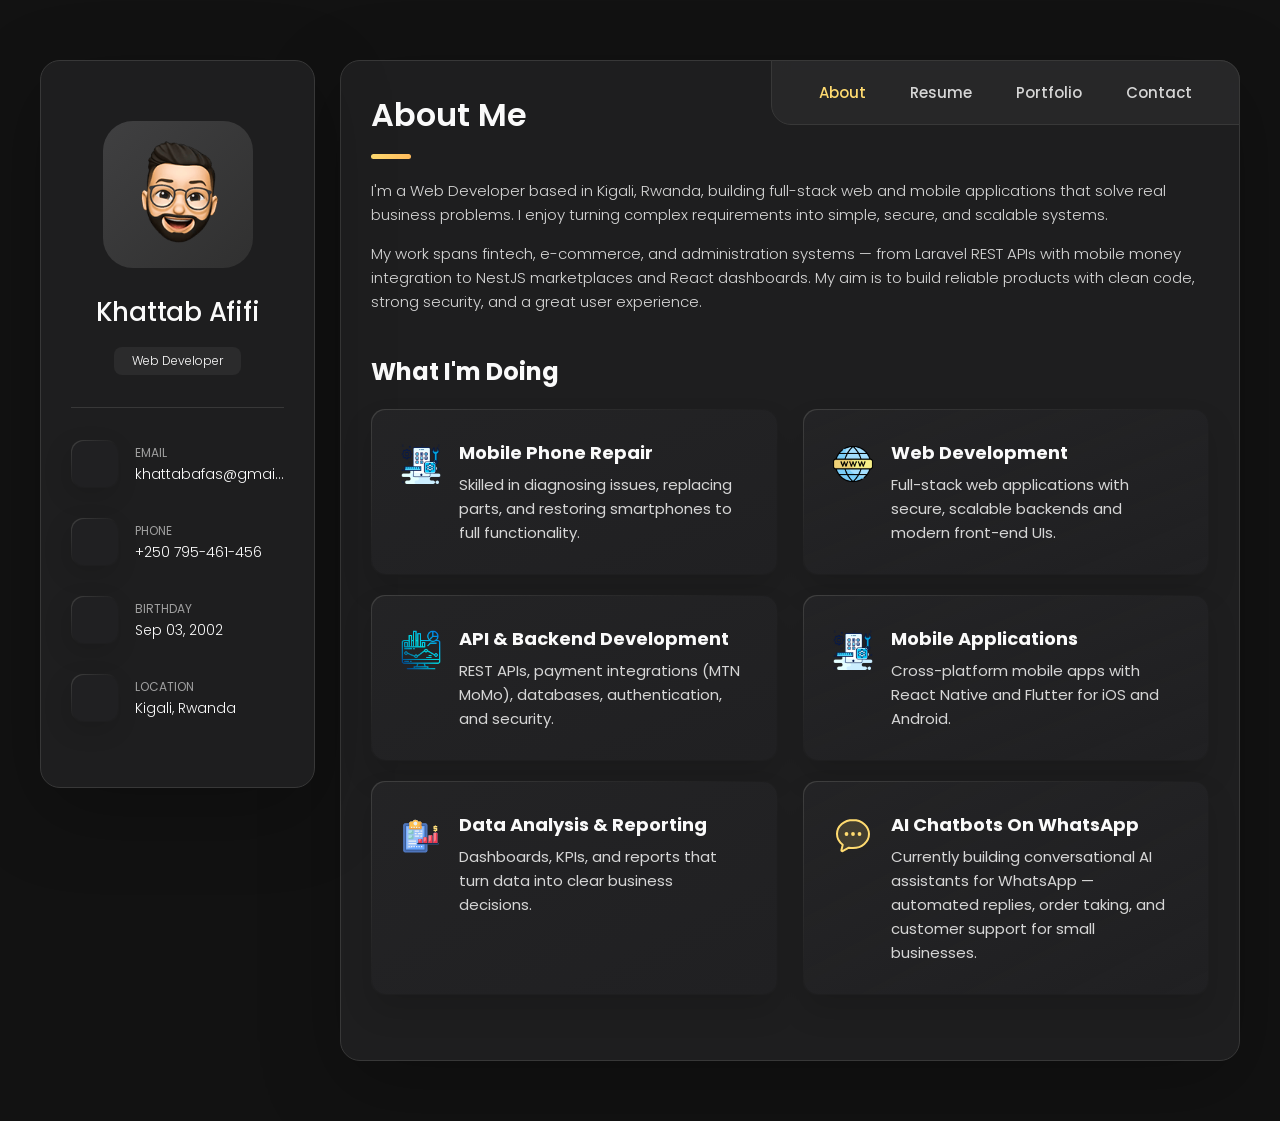
==== index.html @ 2778062d "Add Sijil and Rwanda ID Scanner projects Real device screenshots pulled from a Galaxy A53 via adb fo" ====
<!DOCTYPE html>
<html lang="en">

<head>
  <meta charset="UTF-8">
  <meta http-equiv="X-UA-Compatible" content="IE=edge">
  <meta name="viewport" content="width=device-width, initial-scale=1.0">
  <title>Khattab Afifi - Web Developer Portfolio</title>

  <!--
    - favicon
  -->
  <link rel="shortcut icon" href="./assets/images/logo.ico" type="image/x-icon">

  <!--
    - custom css link
  -->
  <link rel="stylesheet" href="./assets/css/style.css">

  <!--
    - google font link
  -->
  <link rel="preconnect" href="https://fonts.googleapis.com">
  <link rel="preconnect" href="https://fonts.gstatic.com" crossorigin>
  <link href="https://fonts.googleapis.com/css2?family=Poppins:wght@300;400;500;600&display=swap" rel="stylesheet">
</head>

<body>

  <!--
    - #MAIN
  -->

  <main>

    <!--
      - #SIDEBAR
    -->

    <aside class="sidebar" data-sidebar>

      <div class="sidebar-info">

        <figure class="avatar-box">
          <img src="./assets/images/my-avatar.png" alt="Khattab Afifi" width="80">
        </figure>

        <div class="info-content">
          <h1 class="name" title="Khattab Afifi">Khattab Afifi</h1>

          <p class="title">Web Developer</p>
        </div>

        <button class="info_more-btn" data-sidebar-btn>
          <span>Show Contacts</span>

          <ion-icon name="chevron-down"></ion-icon>
        </button>

      </div>

      <div class="sidebar-info_more">

        <div class="separator"></div>

        <ul class="contacts-list">

          <li class="contact-item">

            <div class="icon-box">
              <ion-icon name="mail-outline"></ion-icon>
            </div>

            <div class="contact-info">
              <p class="contact-title">Email</p>

              <a href="mailto:khattabafas@gmail.com" class="contact-link">khattabafas@gmail.com</a>
            </div>

          </li>

          <li class="contact-item">

            <div class="icon-box">
              <ion-icon name="phone-portrait-outline"></ion-icon>
            </div>

            <div class="contact-info">
              <p class="contact-title">Phone</p>

              <a href="tel:+250795461456" class="contact-link">+250 795-461-456</a>
            </div>

          </li>

          <li class="contact-item">

            <div class="icon-box">
              <ion-icon name="calendar-outline"></ion-icon>
            </div>

            <div class="contact-info">
              <p class="contact-title">Birthday</p>

              <time datetime="2002-09-03">Sep 03, 2002</time>
            </div>

          </li>

          <li class="contact-item">

            <div class="icon-box">
              <ion-icon name="location-outline"></ion-icon>
            </div>

            <div class="contact-info">
              <p class="contact-title">Location</p>

              <address>Kigali, Rwanda</address>
            </div>

          </li>

        </ul>

        <div class="separator"></div>

        <ul class="social-list">

          <li class="social-item">
            <a href="https://wa.me/250795461456?text=Hello%20Khattab" class="social-link">
              <ion-icon name="logo-whatsapp"></ion-icon>
            </a>
          </li>

          <li class="social-item">
            <a href="https://www.linkedin.com/in/khattab-mohamed-8b2550388/" class="social-link">
              <ion-icon name="logo-linkedin"></ion-icon>
            </a>
          </li>

          <li class="social-item">
            <a href="https://www.instagram.com/khat_afifi/" class="social-link">
              <ion-icon name="logo-instagram"></ion-icon>
            </a>
          </li>

        </ul>

      </div>

    </aside>





    <!--
      - #main-content
    -->

    <div class="main-content">

        <!--
      - #NAVBAR
    -->

        <nav class="navbar">

            <ul class="navbar-list">

                <li class="navbar-item">
                    <button class="navbar-link  active" data-nav-link>About</button>
                </li>

                <li class="navbar-item">
                    <button class="navbar-link" data-nav-link>Resume</button>
                </li>

                <li class="navbar-item">
                    <button class="navbar-link" data-nav-link>Portfolio</button>
                </li>
                <!--
                <li class="navbar-item">
                    <button class="navbar-link" data-nav-link>Blog</button>
                </li>-->

                <li class="navbar-item">
                    <button class="navbar-link" data-nav-link>Contact</button>
                </li>

            </ul>

        </nav>





        <!--
      - #ABOUT
    -->

                <article class="about  active" data-page="about">

                    <header>
                        <h2 class="h2 article-title">About me</h2>
                    </header>

                    <section class="about-text">
                        <p>
                            I'm a Web Developer based in Kigali, Rwanda, building full-stack web and mobile applications
                            that solve real business problems. I enjoy turning complex requirements into simple, secure,
                            and scalable systems.
                        </p>

                        <p>
                            My work spans fintech, e-commerce, and administration systems — from Laravel REST APIs with
                            mobile money integration to NestJS marketplaces and React dashboards. My aim is to build
                            reliable products with clean code, strong security, and a great user experience.
                        </p>
                    </section>


                    <!--
          - service
        -->

                    <section class="service">

                        <h3 class="h3 service-title">What i'm doing</h3>

                        <ul class="service-list">

                            <li class="service-item">

                                <div class="service-icon-box">
                                    <img src="./assets/images/mobile.png" alt="design icon" width="40">
                                </div>

                                <div class="service-content-box">
                                    <h4 class="h4 service-item-title">Mobile Phone Repair</h4>

                                    <p class="service-item-text">
                                        Skilled in diagnosing issues, replacing parts, and restoring smartphones to full functionality.
                                    </p>
                                </div>

                            </li>

                            <li class="service-item">

                                <div class="service-icon-box">
                                    <img src="./assets/images/world-wide-web.png" alt="Web development icon" width="40">
                                </div>

                                <div class="service-content-box">
                                    <h4 class="h4 service-item-title">Web development</h4>

                                    <p class="service-item-text">
                                        Full-stack web applications with secure, scalable backends and modern front-end UIs.
                                    </p>
                                </div>

                            </li>

                            <li class="service-item">

                                <div class="service-icon-box">
                                    <img src="./assets/images/monitor.png" alt="mobile app icon" width="40">
                                </div>

                                <div class="service-content-box">
                                    <h4 class="h4 service-item-title">API & Backend Development</h4>

                                    <p class="service-item-text">
                                        REST APIs, payment integrations (MTN MoMo), databases, authentication, and security.
                                    </p>
                                </div>

                            </li>

                            <li class="service-item">

                                <div class="service-icon-box">
                                    <img src="./assets/images/mobile.png" alt="mobile app icon" width="40">
                                </div>

                                <div class="service-content-box">
                                    <h4 class="h4 service-item-title">Mobile Applications</h4>

                                    <p class="service-item-text">
                                        Cross-platform mobile apps with React Native and Flutter for iOS and Android.
                                    </p>
                                </div>

                            </li>

                            <li class="service-item">

                                <div class="service-icon-box">
                                    <img src="./assets/images/analysis.svg" alt="camera icon" width="40">
                                </div>

                                <div class="service-content-box">
                                    <h4 class="h4 service-item-title">Data Analysis & Reporting</h4>

                                    <p class="service-item-text">
                                        Dashboards, KPIs, and reports that turn data into clear business decisions.
                                    </p>
                                </div>

                            </li>

                            <li class="service-item">

                                <div class="service-icon-box">
                                    <img src="./assets/images/chatbot.svg" alt="AI chatbot icon" width="40">
                                </div>

                                <div class="service-content-box">
                                    <h4 class="h4 service-item-title">AI Chatbots on WhatsApp</h4>

                                    <p class="service-item-text">
                                        Currently building conversational AI assistants for WhatsApp — automated replies,
                                        order taking, and customer support for small businesses.
                                    </p>
                                </div>

                            </li>

                        </ul>

                    </section>


                    <!--
          - testimonial modal
        -->

                    <div class="modal-container" data-modal-container>

                        <div class="overlay" data-overlay></div>

                        <section class="testimonials-modal">

                            <button class="modal-close-btn" data-modal-close-btn>
                                <ion-icon name="close-outline"></ion-icon>
                            </button>

                            <div class="modal-img-wrapper">
                                <figure class="modal-avatar-box">
                                    <img src="./assets/images/avatar-1.png" alt="client" width="80" data-modal-img>
                                </figure>

                                <img src="./assets/images/icon-quote.svg" alt="quote icon">
                            </div>

                            <div class="modal-content">

                                <h4 class="h3 modal-title" data-modal-title>Client</h4>

                                <time datetime="2026-01-01">Jan 01, 2026</time>

                                <div data-modal-text>
                                    <p>
                                        Full-stack web application delivered on time and to a high standard. Reliable
                                        communication and solid engineering throughout the project.
                                    </p>
                                </div>

                            </div>

                        </section>

                    </div>

                </article>





                <!--
      - #PORTFOLIO GALLERY MODAL
    -->

                <div class="modal-container" data-shots-modal-container>

                    <div class="overlay" data-shots-overlay></div>

                    <section class="shots-modal">

                        <button class="modal-close-btn" data-shots-close-btn>
                            <ion-icon name="close-outline"></ion-icon>
                        </button>

                        <div class="shots-header">

                            <h4 class="h3 shots-title" data-shots-title>Project Screenshots</h4>

                            <a href="#" target="_blank" rel="noopener" class="shots-source" data-shots-source>
                                <ion-icon name="logo-github"></ion-icon>
                                <span>View source</span>
                            </a>

                        </div>

                        <div class="shots-viewport">

                            <button class="shots-nav-btn" data-shots-prev aria-label="Previous">
                                <ion-icon name="chevron-back-outline"></ion-icon>
                            </button>

                            <figure class="shots-frame">
                                <img src="" alt="Screenshot" data-shots-img loading="lazy">
                                <figcaption class="shots-caption" data-shots-caption></figcaption>
                            </figure>

                            <button class="shots-nav-btn" data-shots-next aria-label="Next">
                                <ion-icon name="chevron-forward-outline"></ion-icon>
                            </button>

                        </div>

                        <div class="shots-thumbs" data-shots-thumbs></div>

                    </section>

                </div>




                <!--
      - #RESUME
    -->

                <article class="resume" data-page="resume">

                    <header>
                        <h2 class="h2 article-title">Resume</h2>
                    </header>

                    <section class="timeline">

                        <div class="title-wrapper">
                            <div class="icon-box">
                                <ion-icon name="book-outline"></ion-icon>
                            </div>

                            <h3 class="h3">Education</h3>
                        </div>

                        <ol class="timeline-list">

                            <li class="timeline-item">

                                <h4 class="h4 timeline-item-title">University of Medical Sciences and Technology</h4>

                                <span>2019 — 2024</span>

                                <p class="timeline-text">
                                    Bachelor's degree with a strong focus on information systems, data management,
                                    and the application of technology to solve real-world problems.
                                </p>

                            </li>
                            <!--
                <li class="timeline-item">

                  <h4 class="h4 timeline-item-title">New york academy of art</h4>

                  <span>2006 — 2007</span>

                  <p class="timeline-text">
                    Ratione voluptatem sequi nesciunt, facere quisquams facere menda ossimus, omnis voluptas assumenda est
                    omnis..
                  </p>

                </li>

                <li class="timeline-item">

                  <h4 class="h4 timeline-item-title">High school of art and design</h4>

                  <span>2002 — 2004</span>

                  <p class="timeline-text">
                    Duis aute irure dolor in reprehenderit in voluptate, quila voluptas mag odit aut fugit, sed consequuntur
                    magni dolores
                    eos.
                  </p>

                </li>
                  -->
                        </ol>

                    </section>

                    <section class="timeline">

                        <div class="title-wrapper">
                            <div class="icon-box">
                                <ion-icon name="book-outline"></ion-icon>
                            </div>

                            <h3 class="h3">Experience</h3>
                        </div>

                        <ol class="timeline-list">

                            <li class="timeline-item">

                                <h4 class="h4 timeline-item-title">IT Officer</h4>

                                <span>2026-01 — Present</span>

                                <p class="timeline-text">
                                    Administer and support internal systems and databases, ensuring system performance, reliability, and data security. Provide technical support and troubleshoot system issues to minimize downtime and improve operational efficiency. Manage user access, permissions, and system configurations in line with organizational policies. Collaborate with different departments to optimize system usage and improve digital workflows. Monitor system performance and generate reports to support decision-making and continuous improvement.
                                </p>

                            </li>

                            <li class="timeline-item">

                                <h4 class="h4 timeline-item-title">Web Developer</h4>

                                <span>2023-04 — Present</span>

                                <p class="timeline-text">
                                    Skilled in designing, developing, and maintaining responsive websites and web applications. Proficient in front-end technologies (HTML, CSS, JavaScript) and experienced with back-end frameworks to deliver secure, scalable solutions. Strong focus on user experience, performance optimization, and cross‑functional collaboration to meet business goals.
                                </p>

                            </li>

                            <li class="timeline-item">

                                <h4 class="h4 timeline-item-title">Assistant Registrar Genral</h4>

                                <span>2025-05 — 2026-01</span>

                                <p class="timeline-text">
                                    Experienced in student registration and administrative coordination, including updating tuition and enrollment data, verifying and processing accepted student files, organizing student lists and groups, and issuing payment permissions in collaboration with the financial department. Skilled in managing academic records by entering results, preparing graduate lists for submission to higher education authorities, and overseeing returning student registrations. Adept at handling student services such as ID card issuance and requests (resignation, suspension, certificates), while ensuring accuracy, integrity, and compliance through close coordination with admissions, faculty registrars, statistics, and academic affairs departments.
                                </p>

                            </li>

                        </ol>

                    </section>

                    <section class="skill">

                        <h3 class="h3 skills-title">My skills</h3>

                        <ul class="skills-list content-card">

                            <li class="skills-item">

                                <div class="title-wrapper">
                                    <h5 class="h5">Backend Development (Laravel, NestJS)</h5>
                                    <data value="90">90%</data>
                                </div>

                                <div class="skill-progress-bg">
                                    <div class="skill-progress-fill" style="width: 90%;"></div>
                                </div>

                            </li>

                            <li class="skills-item">

                                <div class="title-wrapper">
                                    <h5 class="h5">Frontend Development (React)</h5>
                                    <data value="85">85%</data>
                                </div>

                                <div class="skill-progress-bg">
                                    <div class="skill-progress-fill" style="width: 85%;"></div>
                                </div>

                            </li>

                            <li class="skills-item">

                                <div class="title-wrapper">
                                    <h5 class="h5">Mobile Development (React Native, Flutter)</h5>
                                    <data value="80">80%</data>
                                </div>

                                <div class="skill-progress-bg">
                                    <div class="skill-progress-fill" style="width: 80%;"></div>
                                </div>

                            </li>

                            <li class="skills-item">

                                <div class="title-wrapper">
                                    <h5 class="h5">Databases & PostgreSQL</h5>
                                    <data value="85">85%</data>
                                </div>

                                <div class="skill-progress-bg">
                                    <div class="skill-progress-fill" style="width: 85%;"></div>
                                </div>

                            </li>

                            <li class="skills-item">

                                <div class="title-wrapper">
                                    <h5 class="h5">Mobile Phone Repair</h5>
                                    <data value="80">80%</data>
                                </div>

                                <div class="skill-progress-bg">
                                    <div class="skill-progress-fill" style="width: 80%;"></div>
                                </div>

                            </li>

                            <li class="skills-item">

                                <div class="title-wrapper">
                                    <h5 class="h5">Data Analysis</h5>
                                    <data value="80">80%</data>
                                </div>

                                <div class="skill-progress-bg">
                                    <div class="skill-progress-fill" style="width: 80%;"></div>
                                </div>

                            </li>

                        </ul>

                    </section>

                </article>





                <!--
      - #PORTFOLIO
    -->

                <article class="portfolio" data-page="portfolio">

                    <header>
                        <h2 class="h2 article-title">Portfolio</h2>
                    </header>

                    <section class="projects">

                        <ul class="filter-list">

                            <li class="filter-item">
                                <button class="active" data-filter-btn>All</button>
                            </li>

                            <li class="filter-item">
                                <button data-filter-btn>Web development</button>
                            </li>

                            <li class="filter-item">
                                <button data-filter-btn>Applications</button>
                            </li>

                            <li class="filter-item">
                                <button data-filter-btn>Full-stack</button>
                            </li>

                        </ul>

                        <div class="filter-select-box">

                            <button class="filter-select" data-select>

                                <div class="select-value" data-selecct-value>Select category</div>

                                <div class="select-icon">
                                    <ion-icon name="chevron-down"></ion-icon>
                                </div>

                            </button>

                            <ul class="select-list">

                                <li class="select-item">
                                    <button data-select-item>All</button>
                                </li>

                                <li class="select-item">
                                    <button data-select-item>Web development</button>
                                </li>

                                <li class="select-item">
                                    <button data-select-item>Applications</button>
                                </li>

                                <li class="select-item">
                                    <button data-select-item>Full-stack</button>
                                </li>

                            </ul>

                        </div>

                        <ul class="project-list">

                            <li class="project-item  active" data-filter-item data-category="full-stack">
                                <a href="#portfolio" data-gallery="amisam" class="project-gallery-link">

                                    <figure class="project-img">
                                        <div class="project-item-icon-box">
                                            <ion-icon name="eye-outline"></ion-icon>
                                        </div>

                                        <img src="./assets/images/project-1.jpg" alt="AMISAM fintech system" loading="lazy">
                                    </figure>

                                    <h3 class="project-title">AMISAM</h3>

                                    <p class="project-category">Full-stack fintech platform · <span style="color: var(--orange-yellow-crayola)">Click to view screenshots</span></p>

                                </a>
                            </li>

                            <li class="project-item  active" data-filter-item data-category="full-stack">
                                <a href="#portfolio" data-gallery="restaurant-pos" class="project-gallery-link">

                                    <figure class="project-img">
                                        <div class="project-item-icon-box">
                                            <ion-icon name="eye-outline"></ion-icon>
                                        </div>

                                        <img src="./assets/images/project-10.png" alt="Restaurant POS floor plan" loading="lazy">
                                    </figure>

                                    <h3 class="project-title">Restaurant POS</h3>

                                    <p class="project-category">Tablet-first point of sale · <span style="color: var(--orange-yellow-crayola)">Click to view screenshots</span></p>

                                </a>
                            </li>

                            <li class="project-item  active" data-filter-item data-category="web development">
                                <a href="#portfolio" data-gallery="soko" class="project-gallery-link">

                                    <figure class="project-img">
                                        <div class="project-item-icon-box">
                                            <ion-icon name="eye-outline"></ion-icon>
                                        </div>

                                        <img src="./assets/images/project-2.png" alt="SOKO marketplace" loading="lazy">
                                    </figure>

                                    <h3 class="project-title">SOKO Marketplace</h3>

                                    <p class="project-category">Web development · <span style="color: var(--orange-yellow-crayola)">Click to view screenshots</span></p>

                                </a>
                            </li>

                            <li class="project-item  active" data-filter-item data-category="applications">
                                <a href="#portfolio" data-gallery="sijil" class="project-gallery-link">

                                    <figure class="project-img">
                                        <div class="project-item-icon-box">
                                            <ion-icon name="eye-outline"></ion-icon>
                                        </div>

                                        <img src="./assets/images/screenshots/sijil-mobile-checkout.png" alt="Sijil offline POS checkout" loading="lazy">
                                    </figure>

                                    <h3 class="project-title">Sijil</h3>

                                    <p class="project-category">Offline-first POS & billing (Flutter) · <span style="color: var(--orange-yellow-crayola)">Click to view screenshots</span></p>

                                </a>
                            </li>

                            <li class="project-item  active" data-filter-item data-category="applications">
                                <a href="#portfolio" data-gallery="rwanda-id-scanner" class="project-gallery-link">

                                    <figure class="project-img">
                                        <div class="project-item-icon-box">
                                            <ion-icon name="eye-outline"></ion-icon>
                                        </div>

                                        <img src="./assets/images/screenshots/rwanda-id-mobile-scan.png" alt="Rwanda ID Scanner scan screen" loading="lazy">
                                    </figure>

                                    <h3 class="project-title">Rwanda ID Scanner</h3>

                                    <p class="project-category">Camera-based national ID reader (Flutter) · <span style="color: var(--orange-yellow-crayola)">Click to view screenshots</span></p>

                                </a>
                            </li>

                        </ul>

                    </section>

                </article>





                <!--
    - #BLOG


            <article class="blog" data-page="blog">

                <header>
                    <h2 class="h2 article-title">Blog</h2>
                </header>

                <section class="blog-posts">

                    <ul class="blog-posts-list">

                        <li class="blog-post-item">
                            <a href="#">

                                <figure class="blog-banner-box">
                                    <img src="./assets/images/blog-1.jpg" alt="Design conferences in 2022" loading="lazy">
                                </figure>

                                <div class="blog-content">

                                    <div class="blog-meta">
                                        <p class="blog-category">Design</p>

                                        <span class="dot"></span>

                                        <time datetime="2022-02-23">Fab 23, 2022</time>
                                    </div>

                                    <h3 class="h3 blog-item-title">Design conferences in 2022</h3>

                                    <p class="blog-text">
                                        Veritatis et quasi architecto beatae vitae dicta sunt, explicabo.
                                    </p>

                                </div>

                            </a>
                        </li>

                        <li class="blog-post-item">
                            <a href="#">

                                <figure class="blog-banner-box">
                                    <img src="./assets/images/blog-2.jpg" alt="Best fonts every designer" loading="lazy">
                                </figure>

                                <div class="blog-content">

                                    <div class="blog-meta">
                                        <p class="blog-category">Design</p>

                                        <span class="dot"></span>

                                        <time datetime="2022-02-23">Fab 23, 2022</time>
                                    </div>

                                    <h3 class="h3 blog-item-title">Best fonts every designer</h3>

                                    <p class="blog-text">
                                        Sed ut perspiciatis, nam libero tempore, cum soluta nobis est eligendi.
                                    </p>

                                </div>

                            </a>
                        </li>

                        <li class="blog-post-item">
                            <a href="#">

                                <figure class="blog-banner-box">
                                    <img src="./assets/images/blog-3.jpg" alt="Design digest #80" loading="lazy">
                                </figure>

                                <div class="blog-content">

                                    <div class="blog-meta">
                                        <p class="blog-category">Design</p>

                                        <span class="dot"></span>

                                        <time datetime="2022-02-23">Fab 23, 2022</time>
                                    </div>

                                    <h3 class="h3 blog-item-title">Design digest #80</h3>

                                    <p class="blog-text">
                                        Excepteur sint occaecat cupidatat no proident, quis nostrum exercitationem ullam corporis suscipit.
                                    </p>

                                </div>

                            </a>
                        </li>

                        <li class="blog-post-item">
                            <a href="#">

                                <figure class="blog-banner-box">
                                    <img src="./assets/images/blog-4.jpg" alt="UI interactions of the week" loading="lazy">
                                </figure>

                                <div class="blog-content">

                                    <div class="blog-meta">
                                        <p class="blog-category">Design</p>

                                        <span class="dot"></span>

                                        <time datetime="2022-02-23">Fab 23, 2022</time>
                                    </div>

                                    <h3 class="h3 blog-item-title">UI interactions of the week</h3>

                                    <p class="blog-text">
                                        Enim ad minim veniam, consectetur adipiscing elit, quis nostrud exercitation ullamco laboris nisi.
                                    </p>

                                </div>

                            </a>
                        </li>

                        <li class="blog-post-item">
                            <a href="#">

                                <figure class="blog-banner-box">
                                    <img src="./assets/images/blog-5.jpg" alt="The forgotten art of spacing" loading="lazy">
                                </figure>

                                <div class="blog-content">

                                    <div class="blog-meta">
                                        <p class="blog-category">Design</p>

                                        <span class="dot"></span>

                                        <time datetime="2022-02-23">Fab 23, 2022</time>
                                    </div>

                                    <h3 class="h3 blog-item-title">The forgotten art of spacing</h3>

                                    <p class="blog-text">
                                        Maxime placeat, sed do eiusmod tempor incididunt ut labore et dolore magna aliqua.
                                    </p>

                                </div>

                            </a>
                        </li>

                        <li class="blog-post-item">
                            <a href="#">

                                <figure class="blog-banner-box">
                                    <img src="./assets/images/blog-6.jpg" alt="Design digest #79" loading="lazy">
                                </figure>

                                <div class="blog-content">

                                    <div class="blog-meta">
                                        <p class="blog-category">Design</p>

                                        <span class="dot"></span>

                                        <time datetime="2022-02-23">Fab 23, 2022</time>
                                    </div>

                                    <h3 class="h3 blog-item-title">Design digest #79</h3>

                                    <p class="blog-text">
                                        Optio cumque nihil impedit uo minus quod maxime placeat, velit esse cillum.
                                    </p>

                                </div>

                            </a>
                        </li>

                    </ul>

                </section>

            </article>


                -->
                <!--
      - #CONTACT
    -->

                <article class="contact" data-page="contact">

                    <header>
                        <h2 class="h2 article-title">Contact</h2>
                    </header>

                    <section class="mapbox" data-mapbox>
                        <figure>
                            <iframe src="https://www.google.com/maps/embed?pb=!1m18!1m12!1m3!1d1993.3443841265096!2d30.07932723879685!3d-2.269501919320683!2m3!1f0!2f0!3f0!3m2!1i1024!2i768!4f13.1!3m3!1m2!1s0x19c359e3094b0251%3A0x2b47d25f3c65aa46!2skanombe!5e0!3m2!1sen!2srw!4v1782465119974!5m2!1sen!2srw" width="600" height="450" style="border:0;" allowfullscreen="" loading="lazy" referrerpolicy="strict-origin-when-cross-origin"></iframe>

                        </figure>
                    </section>

                    <section class="contact-form">

                        <h3 class="h3 form-title">Contact Form</h3>

                        <form action="#" class="form" data-form>

                            <div class="input-wrapper">
                                <input type="text" name="fullname" class="form-input" placeholder="Full name" required data-form-input>

                                <input type="email" name="email" class="form-input" placeholder="Email address" required data-form-input>
                            </div>

                            <textarea name="message" class="form-input" placeholder="Your Message" required data-form-input></textarea>

                            <button class="form-btn" type="submit" disabled data-form-btn>
                                <ion-icon name="paper-plane"></ion-icon>
                                <span>Send Message</span>
                            </button>

                        </form>

                    </section>

                </article>

</div>

  </main>






  <!--
    - custom js link
  -->
  <script src="./assets/js/script.js"></script>

  <!--
    - ionicon link
  -->
  <script type="module" src="https://unpkg.com/ionicons@5.5.2/dist/ionicons/ionicons.esm.js"></script>
  <script nomodule src="https://unpkg.com/ionicons@5.5.2/dist/ionicons/ionicons.js"></script>

</body>

</html>
---- assets/css/style.css ----
/*-----------------------------------*\
  #style.css
\*-----------------------------------*/


/**
 * copyright 2022 @codewithsadee
 */





/*-----------------------------------*\
  #CUSTOM PROPERTY
\*-----------------------------------*/

:root {

  /**
   * colors
   */

  /* gradient */

  --bg-gradient-onyx: linear-gradient(
    to bottom right, 
    hsl(240, 1%, 25%) 3%, 
    hsl(0, 0%, 19%) 97%
  );
  --bg-gradient-jet: linear-gradient(
    to bottom right, 
    hsla(240, 1%, 18%, 0.251) 0%, 
    hsla(240, 2%, 11%, 0) 100%
  ), hsl(240, 2%, 13%);
  --bg-gradient-yellow-1: linear-gradient(
    to bottom right, 
    hsl(45, 100%, 71%) 0%, 
    hsla(36, 100%, 69%, 0) 50%
  );
  --bg-gradient-yellow-2: linear-gradient(
    135deg, 
    hsla(45, 100%, 71%, 0.251) 0%, 
    hsla(35, 100%, 68%, 0) 59.86%
  ), hsl(240, 2%, 13%);
  --border-gradient-onyx: linear-gradient(
    to bottom right, 
    hsl(0, 0%, 25%) 0%, 
    hsla(0, 0%, 25%, 0) 50%
  );
  --text-gradient-yellow: linear-gradient(
    to right, 
    hsl(45, 100%, 72%), 
    hsl(35, 100%, 68%)
  );

  /* solid */

  --jet: hsl(0, 0%, 22%);
  --onyx: hsl(240, 1%, 17%);
  --eerie-black-1: hsl(240, 2%, 13%);
  --eerie-black-2: hsl(240, 2%, 12%);
  --smoky-black: hsl(0, 0%, 7%);
  --white-1: hsl(0, 0%, 100%);
  --white-2: hsl(0, 0%, 98%);
  --orange-yellow-crayola: hsl(45, 100%, 72%);
  --vegas-gold: hsl(45, 54%, 58%);
  --light-gray: hsl(0, 0%, 84%);
  --light-gray-70: hsla(0, 0%, 84%, 0.7);
  --bittersweet-shimmer: hsl(0, 43%, 51%);

  /**
   * typography
   */

  /* font-family */
  --ff-poppins: 'Poppins', sans-serif;

  /* font-size */
  --fs-1: 24px;
  --fs-2: 18px;
  --fs-3: 17px;
  --fs-4: 16px;
  --fs-5: 15px;
  --fs-6: 14px;
  --fs-7: 13px;
  --fs-8: 11px;

  /* font-weight */
  --fw-300: 300;
  --fw-400: 400;
  --fw-500: 500;
  --fw-600: 600;

  /**
   * shadow
   */
  
  --shadow-1: -4px 8px 24px hsla(0, 0%, 0%, 0.25);
  --shadow-2: 0 16px 30px hsla(0, 0%, 0%, 0.25);
  --shadow-3: 0 16px 40px hsla(0, 0%, 0%, 0.25);
  --shadow-4: 0 25px 50px hsla(0, 0%, 0%, 0.15);
  --shadow-5: 0 24px 80px hsla(0, 0%, 0%, 0.25);

  /**
   * transition
   */

  --transition-1: 0.25s ease;
  --transition-2: 0.5s ease-in-out;

}





/*-----------------------------------*\
  #RESET
\*-----------------------------------*/

*, *::before, *::after {
  margin: 0;
  padding: 0;
  box-sizing: border-box;
}

a { text-decoration: none; }

li { list-style: none; }

img, ion-icon, a, button, time, span { display: block; }

button {
  font: inherit;
  background: none;
  border: none;
  text-align: left;
  cursor: pointer;
}

input, textarea {
  display: block;
  width: 100%;
  background: none;
  font: inherit;
}

::selection {
  background: var(--orange-yellow-crayola);
  color: var(--smoky-black);
}

:focus { outline-color: var(--orange-yellow-crayola); }

html { font-family: var(--ff-poppins); }

body { background: var(--smoky-black); }





/*-----------------------------------*\
  #REUSED STYLE
\*-----------------------------------*/

.sidebar,
article {
  background: var(--eerie-black-2);
  border: 1px solid var(--jet);
  border-radius: 20px;
  padding: 15px;
  box-shadow: var(--shadow-1);
  z-index: 1;
}

.separator {
  width: 100%;
  height: 1px;
  background: var(--jet);
  margin: 16px 0;
}

.icon-box {
  position: relative;
  background: var(--border-gradient-onyx);
  width: 30px;
  height: 30px;
  border-radius: 8px;
  display: flex;
  justify-content: center;
  align-items: center;
  font-size: 16px;
  color: var(--orange-yellow-crayola);
  box-shadow: var(--shadow-1);
  z-index: 1;
}

.icon-box::before {
  content: "";
  position: absolute;
  inset: 1px;
  background: var(--eerie-black-1);
  border-radius: inherit;
  z-index: -1;
}

.icon-box ion-icon { --ionicon-stroke-width: 35px; }

article { display: none; }

article.active {
  display: block;
  animation: fade 0.5s ease backwards;
}

@keyframes fade {
  0% { opacity: 0; }
  100% { opacity: 1; }
}

.h2,
.h3,
.h4,
.h5 {
  color: var(--white-2);
  text-transform: capitalize;
}

.h2 { font-size: var(--fs-1); }

.h3 { font-size: var(--fs-2); }

.h4 { font-size: var(--fs-4); }

.h5 {
  font-size: var(--fs-7);
  font-weight: var(--fw-500);
}

.article-title {
  position: relative;
  padding-bottom: 7px;
}

.article-title::after {
  content: "";
  position: absolute;
  bottom: 0;
  left: 0;
  width: 30px;
  height: 3px;
  background: var(--text-gradient-yellow);
  border-radius: 3px;
}

.has-scrollbar::-webkit-scrollbar {
  width: 5px; /* for vertical scrollbar */
  height: 5px; /* for horizontal scrollbar */
}

.has-scrollbar::-webkit-scrollbar-track {
  background: var(--onyx);
  border-radius: 5px;
}

.has-scrollbar::-webkit-scrollbar-thumb {
  background: var(--orange-yellow-crayola);
  border-radius: 5px;
}

.has-scrollbar::-webkit-scrollbar-button { width: 20px; }

.content-card {
  position: relative;
  background: var(--border-gradient-onyx);
  padding: 15px;
  padding-top: 45px;
  border-radius: 14px;
  box-shadow: var(--shadow-2);
  cursor: pointer;
  z-index: 1;
}

.content-card::before {
  content: "";
  position: absolute;
  inset: 1px;
  background: var(--bg-gradient-jet);
  border-radius: inherit;
  z-index: -1;
}





/*-----------------------------------*\
  #MAIN
\*-----------------------------------*/

main {
  margin: 15px 12px;
  margin-bottom: 75px;
  min-width: 259px;
}





/*-----------------------------------*\
  #SIDEBAR
\*-----------------------------------*/

.sidebar {
  margin-bottom: 15px;
  max-height: 112px;
  overflow: hidden;
  transition: var(--transition-2);
}

.sidebar.active { max-height: 405px; }

.sidebar-info {
  position: relative;
  display: flex;
  justify-content: flex-start;
  align-items: center;
  gap: 15px;
}

.avatar-box {
  background: var(--bg-gradient-onyx);
  border-radius: 20px;
}

.info-content .name {
  color: var(--white-2);
  font-size: var(--fs-3);
  font-weight: var(--fw-500);
  letter-spacing: -0.25px;
  margin-bottom: 10px;
}

.info-content .title {
  color: var(--white-1);
  background: var(--onyx);
  font-size: var(--fs-8);
  font-weight: var(--fw-300);
  width: max-content;
  padding: 3px 12px;
  border-radius: 8px;
}

.info_more-btn {
  position: absolute;
  top: -15px;
  right: -15px;
  border-radius: 0 15px;
  font-size: 13px;
  color: var(--orange-yellow-crayola);
  background: var(--border-gradient-onyx);
  padding: 10px;
  box-shadow: var(--shadow-2);
  transition: var(--transition-1);
  z-index: 1;
}

.info_more-btn::before {
  content: "";
  position: absolute;
  inset: 1px;
  border-radius: inherit;
  background: var(--bg-gradient-jet);
  transition: var(--transition-1);
  z-index: -1;
}

.info_more-btn:hover,
.info_more-btn:focus { background: var(--bg-gradient-yellow-1); }

.info_more-btn:hover::before,
.info_more-btn:focus::before { background: var(--bg-gradient-yellow-2); }

.info_more-btn span { display: none; }

.sidebar-info_more {
  opacity: 0;
  visibility: hidden;
  transition: var(--transition-2);
}

.sidebar.active .sidebar-info_more {
  opacity: 1;
  visibility: visible;
}

.contacts-list {
  display: grid;
  grid-template-columns: 1fr;
  gap: 16px;
}

.contact-item {
  min-width: 100%;
  display: flex;
  align-items: center;
  gap: 16px;
}

.contact-info {
  max-width: calc(100% - 46px);
  width: calc(100% - 46px);
}

.contact-title {
  color: var(--light-gray-70);
  font-size: var(--fs-8);
  text-transform: uppercase;
  margin-bottom: 2px;
}

.contact-info :is(.contact-link, time, address) {
  color: var(--white-2);
  font-size: var(--fs-7);
}

.contact-info address { font-style: normal; }

.social-list {
  display: flex;
  justify-content: flex-start;
  align-items: center;
  gap: 15px;
  padding-bottom: 4px;
  padding-left: 7px;
}

.social-item .social-link {
  color: var(--light-gray-70);
  font-size: 18px;
}


.social-item .social-link:hover { color: var(--light-gray); }





/*-----------------------------------*\
  #NAVBAR
\*-----------------------------------*/

.navbar {
  position: fixed;
  bottom: 0;
  left: 0;
  width: 100%;
  background: hsla(240, 1%, 17%, 0.75);
  backdrop-filter: blur(10px);
  border: 1px solid var(--jet);
  border-radius: 12px 12px 0 0;
  box-shadow: var(--shadow-2);
  z-index: 5;
}

.navbar-list {
  display: flex;
  flex-wrap: wrap;
  justify-content: center;
  align-items: center;
  padding: 0 10px;
}

.navbar-link {
  color: var(--light-gray);
  font-size: var(--fs-8);
  padding: 20px 7px;
  transition: color var(--transition-1);
}

.navbar-link:hover,
.navbar-link:focus { color: var(--light-gray-70); }

.navbar-link.active { color: var(--orange-yellow-crayola); }





/*-----------------------------------*\
  #ABOUT
\*-----------------------------------*/

.about .article-title { margin-bottom: 15px; }

.about-text {
  color: var(--light-gray);
  font-size: var(--fs-6);
  font-weight: var(--fw-300);
  line-height: 1.6;
}

.about-text p { margin-bottom: 15px; }



/**
 * #service 
 */

.service { margin-bottom: 35px; }

.service-title { margin-bottom: 20px; }

.service-list {
  display: grid;
  grid-template-columns: 1fr;
  gap: 20px;
}

.service-item {
  position: relative;
  background: var(--border-gradient-onyx);
  padding: 20px;
  border-radius: 14px;
  box-shadow: var(--shadow-2);
  z-index: 1;
}

.service-item::before {
  content: "";
  position: absolute;
  inset: 1px;
  background: var(--bg-gradient-jet);
  border-radius: inherit;
  z-index: -1;
}

.service-icon-box { margin-bottom: 10px; }

.service-icon-box img { margin: auto; }

.service-content-box { text-align: center; }

.service-item-title { margin-bottom: 7px; }

.service-item-text {
  color: var(--light-gray);
  font-size: var(--fs-6);
  font-weight: var(--fw-3);
  line-height: 1.6;
}


/**
 * #testimonials 
 */

.testimonials { margin-bottom: 30px; }

.testimonials-title { margin-bottom: 20px; }

.testimonials-list {
  display: flex;
  justify-content: flex-start;
  align-items: flex-start;
  gap: 15px;
  margin: 0 -15px;
  padding: 25px 15px;
  padding-bottom: 35px;
  overflow-x: auto;
  scroll-behavior: smooth;
  overscroll-behavior-inline: contain;
  scroll-snap-type: inline mandatory;
}

.testimonials-item {
  min-width: 100%;
  scroll-snap-align: center;
}

.testimonials-avatar-box {
  position: absolute;
  top: 0;
  left: 0;
  transform: translate(15px, -25px);
  background: var(--bg-gradient-onyx);
  border-radius: 14px;
  box-shadow: var(--shadow-1);
}

.testimonials-item-title { margin-bottom: 7px; }

.testimonials-text {
  color: var(--light-gray);
  font-size: var(--fs-6);
  font-weight: var(--fw-300);
  line-height: 1.6;
  display: -webkit-box;
  line-clamp: 4;
  -webkit-line-clamp: 4;
  -webkit-box-orient: vertical;
  overflow: hidden;
}


/**
 * #testimonials-modal
 */

.modal-container {
  position: fixed;
  top: 0;
  left: 0;
  width: 100%;
  height: 100%;
  display: flex;
  justify-content: center;
  align-items: center;
  overflow-y: auto;
  overscroll-behavior: contain;
  z-index: 20;
  pointer-events: none;
  visibility: hidden;
}

.modal-container::-webkit-scrollbar { display: none; }

.modal-container.active {
  pointer-events: all;
  visibility: visible;
}

.overlay {
  position: fixed;
  top: 0;
  left: 0;
  width: 100%;
  height: 100vh;
  background: hsl(0, 0%, 5%);
  opacity: 0;
  visibility: hidden;
  pointer-events: none;
  z-index: 1;
  transition: var(--transition-1);
}

.overlay.active {
  opacity: 0.8;
  visibility: visible;
  pointer-events: all;
}

.testimonials-modal {
  background: var(--eerie-black-2);
  position: relative;
  padding: 15px;
  margin: 15px 12px;
  border: 1px solid var(--jet);
  border-radius: 14px;
  box-shadow: var(--shadow-5);
  transform: scale(1.2);
  opacity: 0;
  transition: var(--transition-1);
  z-index: 2;
}

.modal-container.active .testimonials-modal {
  transform: scale(1);
  opacity: 1;
}

.modal-close-btn {
  position: absolute;
  top: 15px;
  right: 15px;
  background: var(--onyx);
  border-radius: 8px;
  width: 32px;
  height: 32px;
  display: flex;
  justify-content: center;
  align-items: center;
  color: var(--white-2);
  font-size: 18px;
  opacity: 0.7;
}

.modal-close-btn:hover,
.modal-close-btn:focus { opacity: 1; }

.modal-close-btn ion-icon { --ionicon-stroke-width: 50px; }

.modal-avatar-box {
  background: var(--bg-gradient-onyx);
  width: max-content;
  border-radius: 14px;
  margin-bottom: 15px;
  box-shadow: var(--shadow-2);
}

.modal-img-wrapper > img { display: none; }

.modal-title { margin-bottom: 4px; }

.modal-content time {
  font-size: var(--fs-6);
  color: var(--light-gray-70);
  font-weight: var(--fw-300);
  margin-bottom: 10px;
}

.modal-content p {
  color: var(--light-gray);
  font-size: var(--fs-6);
  font-weight: var(--fw-300);
  line-height: 1.6;
}

/**
 * #shots-modal (portfolio screenshot gallery)
 */

.shots-modal {
  background: var(--eerie-black-2);
  position: relative;
  width: min(960px, 100%);
  max-height: 92vh;
  padding: 20px;
  margin: 15px 12px;
  border: 1px solid var(--jet);
  border-radius: 14px;
  box-shadow: var(--shadow-5);
  transform: scale(1.2);
  opacity: 0;
  transition: var(--transition-1);
  z-index: 2;
  overflow: hidden;
}

.modal-container.active .shots-modal {
  transform: scale(1);
  opacity: 1;
}

.shots-header {
  display: flex;
  justify-content: space-between;
  align-items: center;
  gap: 12px;
  flex-wrap: wrap;
  padding: 0 8px 14px;
  border-bottom: 1px solid var(--jet);
}

.shots-title { color: var(--white-2); }

.shots-source {
  display: inline-flex;
  align-items: center;
  gap: 6px;
  font-size: var(--fs-7);
  color: var(--orange-yellow-crayola);
  background: var(--jet);
  padding: 7px 14px;
  border-radius: 8px;
  transition: var(--transition-1);
}

.shots-source:hover { background: var(--orange-yellow-crayola); color: var(--eerie-black-2); }

.shots-viewport {
  display: flex;
  align-items: center;
  justify-content: center;
  gap: 10px;
  padding: 18px 0;
  min-height: 0;
}

.shots-frame {
  flex: 1;
  min-width: 0;
  background: #000;
  border-radius: 12px;
  overflow: hidden;
  display: flex;
  flex-direction: column;
  align-items: center;
  justify-content: center;
  max-height: 66vh;
}

.shots-frame img {
  max-width: 100%;
  max-height: 60vh;
  width: auto;
  height: auto;
  object-fit: contain;
  display: block;
}

.shots-caption {
  width: 100%;
  text-align: center;
  color: var(--light-gray);
  font-size: var(--fs-7);
  padding: 8px 10px;
  background: hsla(0, 0%, 0%, 0.55);
  line-height: 1.5;
}

.shots-nav-btn {
  background: var(--jet);
  color: var(--orange-yellow-crayola);
  border: 1px solid var(--jet);
  border-radius: 10px;
  width: 40px;
  height: 40px;
  flex-shrink: 0;
  display: flex;
  justify-content: center;
  align-items: center;
  cursor: pointer;
  transition: var(--transition-1);
}

.shots-nav-btn:hover { background: var(--orange-yellow-crayola); color: var(--eerie-black-2); }

.shots-nav-btn ion-icon { font-size: 22px; --ionicon-stroke-width: 50px; }

.shots-thumbs {
  display: flex;
  gap: 10px;
  overflow-x: auto;
  padding: 8px 4px 4px;
  scroll-behavior: smooth;
  overscroll-behavior-inline: contain;
}

.shots-thumbs::-webkit-scrollbar { height: 4px; }

.shots-thumbs::-webkit-scrollbar-thumb { background: var(--jet); border-radius: 4px; }

.shots-thumb {
  flex-shrink: 0;
  width: 74px;
  height: 52px;
  border-radius: 8px;
  overflow: hidden;
  border: 2px solid var(--jet);
  cursor: pointer;
  opacity: 0.45;
  transition: var(--transition-1);
  padding: 0;
}

.shots-thumb img { width: 100%; height: 100%; object-fit: cover; display: block; }

.shots-thumb:hover { opacity: 0.8; }

.shots-thumb.active { border-color: var(--orange-yellow-crayola); opacity: 1; }

@media (max-width: 580px) {
  .shots-modal { padding: 14px; margin: 10px 8px; }
  .shots-viewport { gap: 6px; padding: 12px 0; }
  .shots-nav-btn { width: 32px; height: 32px; }
  .shots-frame { max-height: 58vh; }
  .shots-frame img { max-height: 52vh; }
  .shots-thumb { width: 58px; height: 42px; }
}


/**
 * #clients 
 */

.clients { margin-bottom: 15px; }

.clients-list {
  display: flex;
  justify-content: flex-start;
  align-items: flex-start;
  gap: 15px;
  margin: 0 -15px;
  padding: 25px;
  padding-bottom: 25px;
  overflow-x: auto;
  scroll-behavior: smooth;
  overscroll-behavior-inline: contain;
  scroll-snap-type: inline mandatory;
  scroll-padding-inline: 25px;
}

.clients-item {
  min-width: 50%;
  scroll-snap-align: start;
}

.clients-item img {
  width: 100%;
  filter: grayscale(1);
  transition: var(--transition-1);
}

.clients-item img:hover { filter: grayscale(0); }





/*-----------------------------------*\
  #RESUME
\*-----------------------------------*/

.article-title { margin-bottom: 30px; }


/**
 * education and experience 
 */

.timeline { margin-bottom: 30px; }

.timeline .title-wrapper {
  display: flex;
  align-items: center;
  gap: 15px;
  margin-bottom: 25px;
}

.timeline-list {
  font-size: var(--fs-6);
  margin-left: 45px;
}

.timeline-item { position: relative; }

.timeline-item:not(:last-child) { margin-bottom: 20px; }

.timeline-item-title {
  font-size: var(--fs-6);
  line-height: 1.3;
  margin-bottom: 7px;
}

.timeline-list span {
  color: var(--vegas-gold);
  font-weight: var(--fw-400);
  line-height: 1.6;
}

.timeline-item:not(:last-child)::before {
  content: "";
  position: absolute;
  top: -25px;
  left: -30px;
  width: 1px;
  height: calc(100% + 50px);
  background: var(--jet);
}

.timeline-item::after {
  content: "";
  position: absolute;
  top: 5px;
  left: -33px;
  height: 6px;
  width: 6px;
  background: var(--text-gradient-yellow);
  border-radius: 50%;
  box-shadow: 0 0 0 4px var(--jet);
}

.timeline-text {
  color: var(--light-gray);
  font-weight: var(--fw-300);
  line-height: 1.6;
}


/**
 * skills 
 */

.skills-title { margin-bottom: 20px; }

.skills-list { padding: 20px; }


.skills-item:not(:last-child) { margin-bottom: 15px; }

.skill .title-wrapper {
  display: flex;
  align-items: center;
  gap: 5px;
  margin-bottom: 8px;
}

.skill .title-wrapper data {
  color: var(--light-gray);
  font-size: var(--fs-7);
  font-weight: var(--fw-300);
}

.skill-progress-bg {
  background: var(--jet);
  width: 100%;
  height: 8px;
  border-radius: 10px;
}

.skill-progress-fill {
  background: var(--text-gradient-yellow);
  height: 100%;
  border-radius: inherit;
}





/*-----------------------------------*\
  #PORTFOLIO
\*-----------------------------------*/

.filter-list { display: none; }

.filter-select-box {
  position: relative;
  margin-bottom: 25px;
}

.filter-select {
  background: var(--eerie-black-2);
  color: var(--light-gray);
  display: flex;
  justify-content: space-between;
  align-items: center;
  width: 100%;
  padding: 12px 16px;
  border: 1px solid var(--jet);
  border-radius: 14px;
  font-size: var(--fs-6);
  font-weight: var(--fw-300);
}

.filter-select.active .select-icon { transform: rotate(0.5turn); }

.select-list {
  background: var(--eerie-black-2);
  position: absolute;
  top: calc(100% + 6px);
  width: 100%;
  padding: 6px;
  border: 1px solid var(--jet);
  border-radius: 14px;
  z-index: 2;
  opacity: 0;
  visibility: hidden;
  pointer-events: none;
  transition: 0.15s ease-in-out;
}

.filter-select.active + .select-list {
  opacity: 1;
  visibility: visible;
  pointer-events: all;
}

.select-item button {
  background: var(--eerie-black-2);
  color: var(--light-gray);
  font-size: var(--fs-6);
  font-weight: var(--fw-300);
  text-transform: capitalize;
  width: 100%;
  padding: 8px 10px;
  border-radius: 8px;
}

.select-item button:hover { --eerie-black-2: hsl(240, 2%, 20%); }

.project-list {
  display: grid;
  grid-template-columns: 1fr;
  gap: 30px;
  margin-bottom: 10px;
}

.project-item { display: none; }

.project-item.active {
  display: block;
  animation: scaleUp 0.25s ease forwards;
}

@keyframes scaleUp {
  0% { transform: scale(0.5); }
  100% { transform: scale(1); }
}

.project-item > a { width: 100%; }

.project-img {
  position: relative;
  width: 100%;
  height: 200px;
  border-radius: 16px;
  overflow: hidden;
  margin-bottom: 15px;
}

.project-img::before {
  content: "";
  position: absolute;
  top: 0;
  left: 0;
  width: 100%;
  height: 100%;
  background: transparent;
  z-index: 1;
  transition: var(--transition-1);
}

.project-item > a:hover .project-img::before { background: hsla(0, 0%, 0%, 0.5); }

.project-item-icon-box {
  --scale: 0.8;

  background: var(--jet);
  color: var(--orange-yellow-crayola);
  position: absolute;
  top: 50%;
  left: 50%;
  transform: translate(-50%, -50%) scale(var(--scale));
  font-size: 20px;
  padding: 18px;
  border-radius: 12px;
  opacity: 0;
  z-index: 1;
  transition: var(--transition-1);
}

.project-item > a:hover .project-item-icon-box {
  --scale: 1;
  opacity: 1;
}

.project-item-icon-box ion-icon { --ionicon-stroke-width: 50px; }

.project-img img {
  width: 100%;
  height: 100%;
  object-fit: cover;
  transition: var(--transition-1);
}

.project-item > a:hover img { transform: scale(1.1); }

.project-title,
.project-category { margin-left: 10px; }

.project-title {
  color: var(--white-2);
  font-size: var(--fs-5);
  font-weight: var(--fw-400);
  text-transform: capitalize;
  line-height: 1.3;
}

.project-category {
  color: var(--light-gray-70);
  font-size: var(--fs-6);
  font-weight: var(--fw-300);
}





/*-----------------------------------*\
  #BLOG
\*-----------------------------------*/

.blog-posts { margin-bottom: 10px; }

.blog-posts-list {
  display: grid;
  grid-template-columns: 1fr;
  gap: 20px;
}

.blog-post-item > a {
  position: relative;
  background: var(--border-gradient-onyx);
  height: 100%;
  box-shadow: var(--shadow-4);
  border-radius: 16px;
  z-index: 1;
}

.blog-post-item > a::before {
  content: "";
  position: absolute;
  inset: 1px;
  border-radius: inherit;
  background: var(--eerie-black-1);
  z-index: -1;
}

.blog-banner-box {
  width: 100%;
  height: 200px;
  border-radius: 12px;
  overflow: hidden;
}

.blog-banner-box img {
  width: 100%;
  height: 100%;
  object-fit: cover;
  transition: var(--transition-1);
}

.blog-post-item > a:hover .blog-banner-box img { transform: scale(1.1); }

.blog-content { padding: 15px; }

.blog-meta {
  display: flex;
  justify-content: flex-start;
  align-items: center;
  gap: 7px;
  margin-bottom: 10px;
}

.blog-meta :is(.blog-category, time) {
  color: var(--light-gray-70);
  font-size: var(--fs-6);
  font-weight: var(--fw-300);
}

.blog-meta .dot {
  background: var(--light-gray-70);
  width: 4px;
  height: 4px;
  border-radius: 4px;
}

.blog-item-title {
  margin-bottom: 10px;
  line-height: 1.3;
  transition: var(--transition-1);
}

.blog-post-item > a:hover .blog-item-title { color: var(--orange-yellow-crayola); }

.blog-text {
  color: var(--light-gray);
  font-size: var(--fs-6);
  font-weight: var(--fw-300);
  line-height: 1.6;
}





/*-----------------------------------*\
  #CONTACT
\*-----------------------------------*/

.mapbox {
  position: relative;
  height: 250px;
  width: 100%;
  border-radius: 16px;
  margin-bottom: 30px;
  border: 1px solid var(--jet);
  overflow: hidden;
}

.mapbox figure { height: 100%; }

.mapbox iframe {
  width: 100%;
  height: 100%;
  border: none;
  filter: grayscale(1) invert(1);
}

.contact-form { margin-bottom: 10px; }

.form-title { margin-bottom: 20px; }

.input-wrapper {
  display: grid;
  grid-template-columns: 1fr;
  gap: 25px;
  margin-bottom: 25px;
}

.form-input {
  color: var(--white-2);
  font-size: var(--fs-6);
  font-weight: var(--fw-400);
  padding: 13px 20px;
  border: 1px solid var(--jet);
  border-radius: 14px;
  outline: none;
}

.form-input::placeholder { font-weight: var(--fw-500); }

.form-input:focus { border-color: var(--orange-yellow-crayola); }

textarea.form-input {
  min-height: 100px;
  height: 120px;
  max-height: 200px;
  resize: vertical;
  margin-bottom: 25px;
}

textarea.form-input::-webkit-resizer { display: none; }

.form-input:focus:invalid { border-color: var(--bittersweet-shimmer); }

/*
 * What happened to the message. Absent until there is something to say, so the
 * form does not carry an empty line in its resting state. A visitor who is told
 * nothing assumes it sent — which is how the old form lost enquiries.
 */
.form-status {
  font-size: var(--fs-7);
  line-height: 1.5;
  margin-bottom: 15px;
}

.form-status:empty { display: none; }

.form-status.busy { color: var(--light-gray-70); }
.form-status.ok { color: var(--orange-yellow-crayola); }
.form-status.bad { color: var(--bittersweet-shimmer); }

.form-btn {
  position: relative;
  width: 100%;
  background: var(--border-gradient-onyx);
  color: var(--orange-yellow-crayola);
  display: flex;
  justify-content: center;
  align-items: center;
  gap: 10px;
  padding: 13px 20px;
  border-radius: 14px;
  font-size: var(--fs-6);
  text-transform: capitalize;
  box-shadow: var(--shadow-3);
  z-index: 1;
  transition: var(--transition-1);
}

.form-btn::before {
  content: "";
  position: absolute;
  inset: 1px;
  background: var(--bg-gradient-jet);
  border-radius: inherit;
  z-index: -1;
  transition: var(--transition-1);
}

.form-btn ion-icon { font-size: 16px; }

.form-btn:hover { background: var(--bg-gradient-yellow-1); }

.form-btn:hover::before { background: var(--bg-gradient-yellow-2); }

.form-btn:disabled {
  opacity: 0.7;
  cursor: not-allowed;
}

.form-btn:disabled:hover { background: var(--border-gradient-onyx); }

.form-btn:disabled:hover::before { background: var(--bg-gradient-jet); }





/*-----------------------------------*\
  #RESPONSIVE
\*-----------------------------------*/

/**
 * responsive larger than 450px screen
 */

@media (min-width: 450px) {

  /**
   * client
   */

  .clients-item { min-width: calc(33.33% - 10px); }



  /**
   * #PORTFOLIO, BLOG 
   */

  .project-img,
  .blog-banner-box { height: auto; }

}





/**
 * responsive larger than 580px screen
 */

@media (min-width: 580px) {

  /**
   * CUSTOM PROPERTY
   */

  :root {

    /**
     * typography
     */

    --fs-1: 32px;
    --fs-2: 24px;
    --fs-3: 26px;
    --fs-4: 18px;
    --fs-6: 15px;
    --fs-7: 15px;
    --fs-8: 12px;

  }



  /**
   * #REUSED STYLE
   */

  .sidebar, article {
    width: 520px;
    margin-inline: auto;
    padding: 30px;
  }

  .article-title {
    font-weight: var(--fw-600);
    padding-bottom: 15px;
  }

  .article-title::after {
    width: 40px;
    height: 5px;
  }

  .icon-box {
    width: 48px;
    height: 48px;
    border-radius: 12px;
    font-size: 18px;
  }



  /**
   * #MAIN
   */

  main {
    margin-top: 60px;
    margin-bottom: 100px;
  }



  /**
   * #SIDEBAR
   */

  .sidebar {
    max-height: 180px;
    margin-bottom: 30px;
  }

  .sidebar.active { max-height: 584px; }

  .sidebar-info { gap: 25px; }

  .avatar-box { border-radius: 30px; }

  .avatar-box img { width: 120px; }

  .info-content .name { margin-bottom: 15px; }

  .info-content .title { padding: 5px 18px; }

  .info_more-btn {
    top: -30px;
    right: -30px;
    padding: 10px 15px;
  }

  .info_more-btn span {
    display: block;
    font-size: var(--fs-8);
  }

  .info_more-btn ion-icon { display: none; }

  .separator { margin: 32px 0; }

  .contacts-list { gap: 20px; }

  .contact-info {
    max-width: calc(100% - 64px);
    width: calc(100% - 64px);
  }



  /**
   * #NAVBAR
   */

  .navbar { border-radius: 20px 20px 0 0; }

  .navbar-list { gap: 20px; }

  .navbar-link { --fs-8: 14px; }



  /**
   * #ABOUT
   */

  .about .article-title { margin-bottom: 20px; }

  .about-text { margin-bottom: 40px; }

  /* service */

  .service-item {
    display: flex;
    justify-content: flex-start;
    align-items: flex-start;
    gap: 18px;
    padding: 30px;
  }

  .service-icon-box {
    margin-bottom: 0;
    margin-top: 5px;
  }

  .service-content-box { text-align: left; }

  /* testimonials */

  .testimonials-title { margin-bottom: 25px; }

  .testimonials-list {
    gap: 30px;
    margin: 0 -30px;
    padding: 30px;
    padding-bottom: 35px;
  }

  .content-card {
    padding: 30px;
    padding-top: 25px;
  }

  .testimonials-avatar-box {
    transform: translate(30px, -30px);
    border-radius: 20px;
  }

  .testimonials-avatar-box img { width: 80px; }

  .testimonials-item-title {
    margin-bottom: 10px;
    margin-left: 95px;
  }

  .testimonials-text {
    line-clamp: 2;
    -webkit-line-clamp: 2;
  }

  /* testimonials modal */

  .modal-container { padding: 20px; }

  .testimonials-modal {
    display: flex;
    justify-content: flex-start;
    align-items: stretch;
    gap: 25px;
    padding: 30px;
    border-radius: 20px;
  }

  .modal-img-wrapper {
    display: flex;
    flex-direction: column;
    align-items: center;
  }

  .modal-avatar-box {
    border-radius: 18px;
    margin-bottom: 0;
  }

  .modal-avatar-box img { width: 65px; }

  .modal-img-wrapper > img {
    display: block;
    flex-grow: 1;
    width: 35px;
  }

  /* clients */

  .clients-list {
    gap: 50px;
    margin: 0 -30px;
    padding: 45px;
    scroll-padding-inline: 45px;
  }

  .clients-item { min-width: calc(33.33% - 35px); }



  /**
   * #RESUME
   */

  .timeline-list { margin-left: 65px; }

  .timeline-item:not(:last-child)::before { left: -40px; }

  .timeline-item::after {
    height: 8px;
    width: 8px;
    left: -43px;
  }

  .skills-item:not(:last-child) { margin-bottom: 25px; }



  /**
   * #PORTFOLIO, BLOG
   */

  .project-img, .blog-banner-box { border-radius: 16px; }

  .blog-posts-list { gap: 30px; }

  .blog-content { padding: 25px; }



  /**
   * #CONTACT
   */

  .mapbox {
    height: 380px;
    border-radius: 18px;
  }

  .input-wrapper {
    gap: 30px;
    margin-bottom: 30px;
  }

  .form-input { padding: 15px 20px; }

  textarea.form-input { margin-bottom: 30px; }

  .form-btn {
    --fs-6: 16px;
    padding: 16px 20px;
  }

  .form-btn ion-icon { font-size: 18px; }

}





/**
 * responsive larger than 768px screen
 */

@media (min-width: 768px) {

  /**
   * REUSED STYLE
   */

  .sidebar, article { width: 700px; }

  .has-scrollbar::-webkit-scrollbar-button { width: 100px; }



  /**
   * SIDEBAR
   */

  .contacts-list {
    grid-template-columns: 1fr 1fr;
    gap: 30px 15px;
  }



  /**
   * NAVBAR
   */

  .navbar-link { --fs-8: 15px; }



  /**
   * ABOUT
   */

  /* testimonials modal */

  .testimonials-modal {
    gap: 35px;
    max-width: 680px;
  }

  .modal-avatar-box img { width: 80px; }



  /**
   * PORTFOLIO
   */

  .article-title { padding-bottom: 20px; }

  .filter-select-box { display: none; }

  .filter-list {
    display: flex;
    justify-content: flex-start;
    align-items: center;
    gap: 25px;
    padding-left: 5px;
    margin-bottom: 30px;
  }

  .filter-item button {
    color: var(--light-gray);
    font-size: var(--fs-5);
    transition: var(--transition-1);
  }

  .filter-item button:hover { color: var(--light-gray-70); }

  .filter-item button.active { color: var(--orange-yellow-crayola); }

  /* portfolio and blog grid */

  .project-list, .blog-posts-list { grid-template-columns: 1fr 1fr; }



  /**
   * CONTACT
   */

  .input-wrapper { grid-template-columns: 1fr 1fr; }

  .form-btn {
    width: max-content;
    margin-left: auto;
  }
  
}





/**
 * responsive larger than 1024px screen
 */

@media (min-width: 1024px) {

  /**
   * CUSTOM PROPERTY
   */

  :root {

    /**
    * shadow
    */

    --shadow-1: -4px 8px 24px hsla(0, 0%, 0%, 0.125);
    --shadow-2: 0 16px 30px hsla(0, 0%, 0%, 0.125);
    --shadow-3: 0 16px 40px hsla(0, 0%, 0%, 0.125);

  }



  /**
   * REUSED STYLE
   */

  .sidebar, article {
    width: 950px;
    box-shadow: var(--shadow-5);
  }



  /**
   * MAIN 
   */

  main { margin-bottom: 60px; }

  .main-content {
    position: relative;
    width: max-content;
    margin: auto;
  }



  /**
   * NAVBAR
   */

  .navbar {
    position: absolute;
    bottom: auto;
    top: 0;
    left: auto;
    right: 0;
    width: max-content;
    border-radius: 0 20px;
    padding: 0 20px;
    box-shadow: none;
  }

  .navbar-list {
    gap: 30px;
    padding: 0 20px;
  }

  .navbar-link { font-weight: var(--fw-500); }



  /**
   * ABOUT
   */

  /* service */

  .service-list {
    grid-template-columns: 1fr 1fr;
    gap: 20px 25px;
  }

  /* testimonials */

  .testimonials-item { min-width: calc(50% - 15px); }

  /* clients */

  .clients-item { min-width: calc(25% - 38px); }



  /**
   * PORTFOLIO
   */

  .project-list { grid-template-columns: repeat(3, 1fr); }



  /**
   * BLOG
   */

  .blog-banner-box { height: 230px; }

}





/**
 * responsive larger than 1250px screen
 */

@media (min-width: 1250px) {

  /**
   * RESET
   */

  body::-webkit-scrollbar { width: 20px; }

  body::-webkit-scrollbar-track { background: var(--smoky-black); }

  body::-webkit-scrollbar-thumb {
    border: 5px solid var(--smoky-black);
    background: hsla(0, 0%, 100%, 0.1);
    border-radius: 20px;
    box-shadow: inset 1px 1px 0 hsla(0, 0%, 100%, 0.11),
                inset -1px -1px 0 hsla(0, 0%, 100%, 0.11);
  }

  body::-webkit-scrollbar-thumb:hover { background: hsla(0, 0%, 100%, 0.15); }

  body::-webkit-scrollbar-button { height: 60px; }



  /**
   * REUSED STYLE
   */

  .sidebar, article { width: auto; }

  article { min-height: 100%; }



  /**
   * MAIN
   */

  main {
    max-width: 1200px;
    margin-inline: auto;
    display: flex;
    justify-content: center;
    align-items: stretch;
    gap: 25px;
  }

  .main-content {
    min-width: 75%;
    width: 75%;
    margin: 0;
  }



  /**
   * SIDEBAR
   */

  .sidebar {
    position: sticky;
    top: 60px;
    max-height: max-content;
    height: 100%;
    margin-bottom: 0;
    padding-top: 60px;
    z-index: 1;
  }

  .sidebar-info { flex-direction: column; }

  .avatar-box img { width: 150px; }

  .info-content .name {
    white-space: nowrap;
    text-align: center;
  }

  .info-content .title { margin: auto; }

  .info_more-btn { display: none; }

  .sidebar-info_more {
    opacity: 1;
    visibility: visible;
  }

  .contacts-list { grid-template-columns: 1fr; }

  .contact-info :is(.contact-link) {
    white-space: nowrap;
    overflow: hidden;
    text-overflow: ellipsis;
  }

  .contact-info :is(.contact-link, time, address) {
    --fs-7: 14px;
    font-weight: var(--fw-300);
  }

  .separator:last-of-type {
    margin: 15px 0;
    opacity: 0;
  }

  .social-list { justify-content: center; }



  /**
	 * RESUME
	 */

  .timeline-text { max-width: 700px; }

}
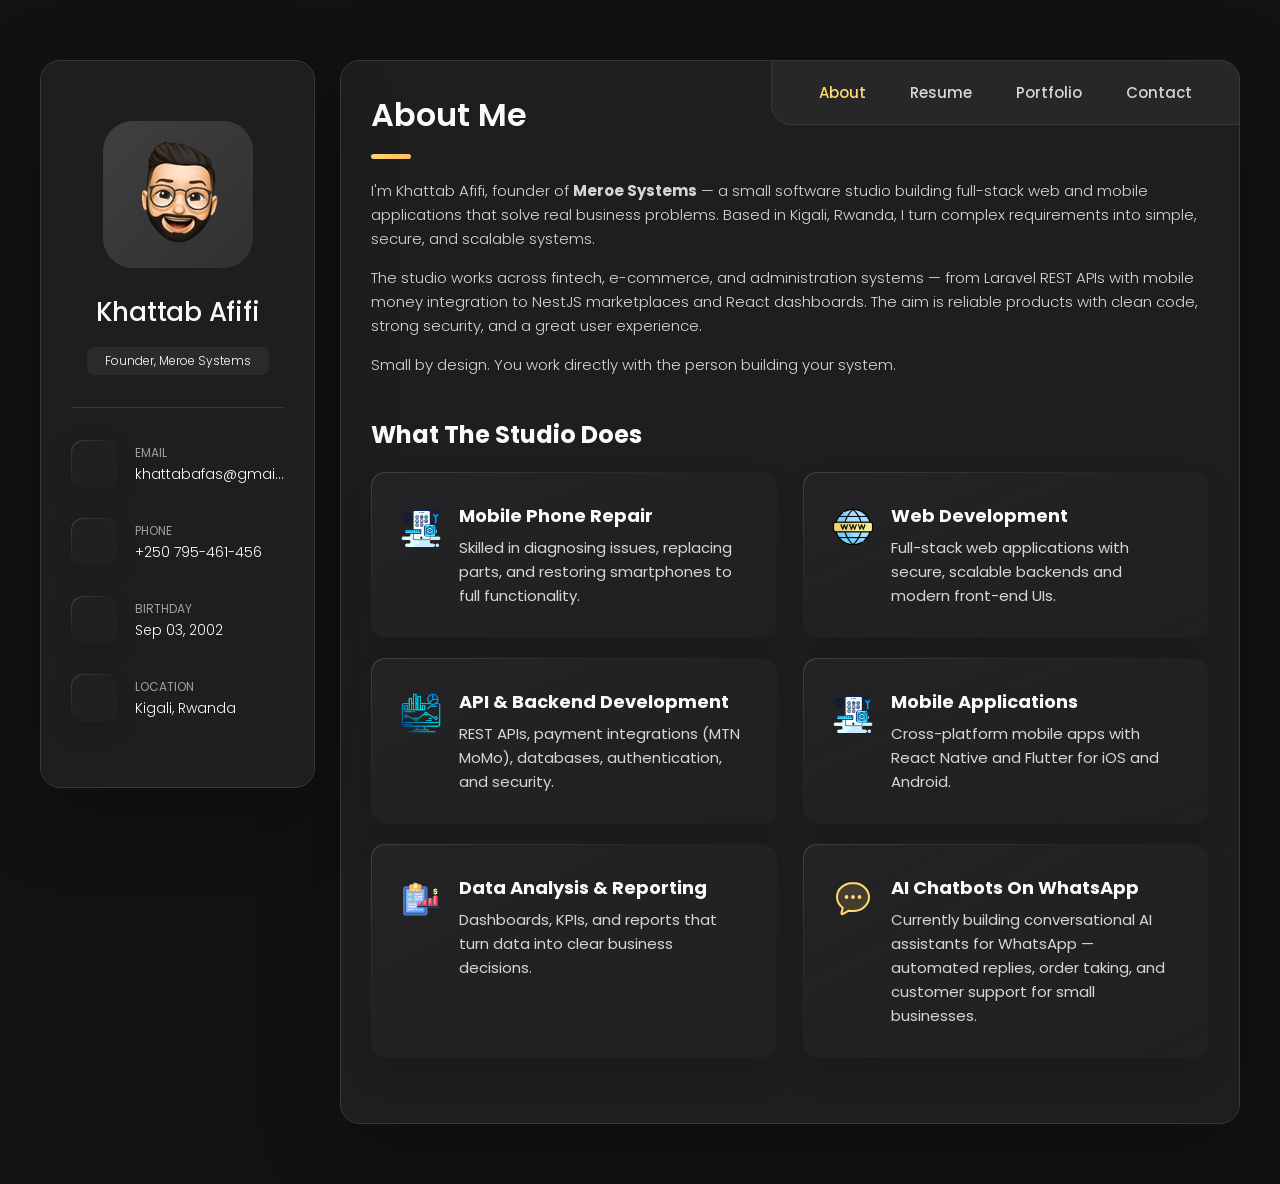
==== commit 68b4b5bb: "Merge branch 'main' into meroe" ====
--- a/index.html
+++ b/index.html
@@ -5,7 +5,8 @@
   <meta charset="UTF-8">
   <meta http-equiv="X-UA-Compatible" content="IE=edge">
   <meta name="viewport" content="width=device-width, initial-scale=1.0">
-  <title>Khattab Afifi - Web Developer Portfolio</title>
+  <title>Khattab Afifi — Meroe Systems</title>
+  <meta name="description" content="Meroe Systems is a small software studio building fintech, e-commerce and point-of-sale systems. Founded by Khattab Afifi.">
 
   <!--
     - favicon
@@ -48,7 +49,7 @@
         <div class="info-content">
           <h1 class="name" title="Khattab Afifi">Khattab Afifi</h1>
 
-          <p class="title">Web Developer</p>
+          <p class="title">Founder, Meroe Systems</p>
         </div>
 
         <button class="info_more-btn" data-sidebar-btn>
@@ -209,15 +210,21 @@
 
                     <section class="about-text">
                         <p>
-                            I'm a Web Developer based in Kigali, Rwanda, building full-stack web and mobile applications
-                            that solve real business problems. I enjoy turning complex requirements into simple, secure,
-                            and scalable systems.
+                            I'm Khattab Afifi, founder of <strong>Meroe Systems</strong> — a small software studio
+                            building full-stack web and mobile applications that solve real business problems.
+                            Based in Kigali, Rwanda, I turn complex requirements into simple, secure, and
+                            scalable systems.
                         </p>
 
                         <p>
-                            My work spans fintech, e-commerce, and administration systems — from Laravel REST APIs with
-                            mobile money integration to NestJS marketplaces and React dashboards. My aim is to build
-                            reliable products with clean code, strong security, and a great user experience.
+                            The studio works across fintech, e-commerce, and administration systems — from Laravel
+                            REST APIs with mobile money integration to NestJS marketplaces and React dashboards.
+                            The aim is reliable products with clean code, strong security, and a great user
+                            experience.
+                        </p>
+
+                        <p>
+                            Small by design. You work directly with the person building your system.
                         </p>
                     </section>
 
@@ -228,7 +235,7 @@
 
                     <section class="service">
 
-                        <h3 class="h3 service-title">What i'm doing</h3>
+                        <h3 class="h3 service-title">What the studio does</h3>
 
                         <ul class="service-list">
 
@@ -512,6 +519,21 @@
 
                             <li class="timeline-item">
 
+                                <h4 class="h4 timeline-item-title">Founder &amp; Lead Engineer — Meroe Systems</h4>
+
+                                <span>2026-08 — Present</span>
+
+                                <p class="timeline-text">
+                                    Independent software studio. Design and delivery of fintech platforms,
+                                    point-of-sale systems, marketplaces and business tools — from API and database
+                                    design through to deployment and support. Recent work includes AMISAM, a
+                                    full-stack fintech platform, and a tablet-first restaurant POS.
+                                </p>
+
+                            </li>
+
+                            <li class="timeline-item">
+
                                 <h4 class="h4 timeline-item-title">IT Officer</h4>
 
                                 <span>2026-01 — Present</span>
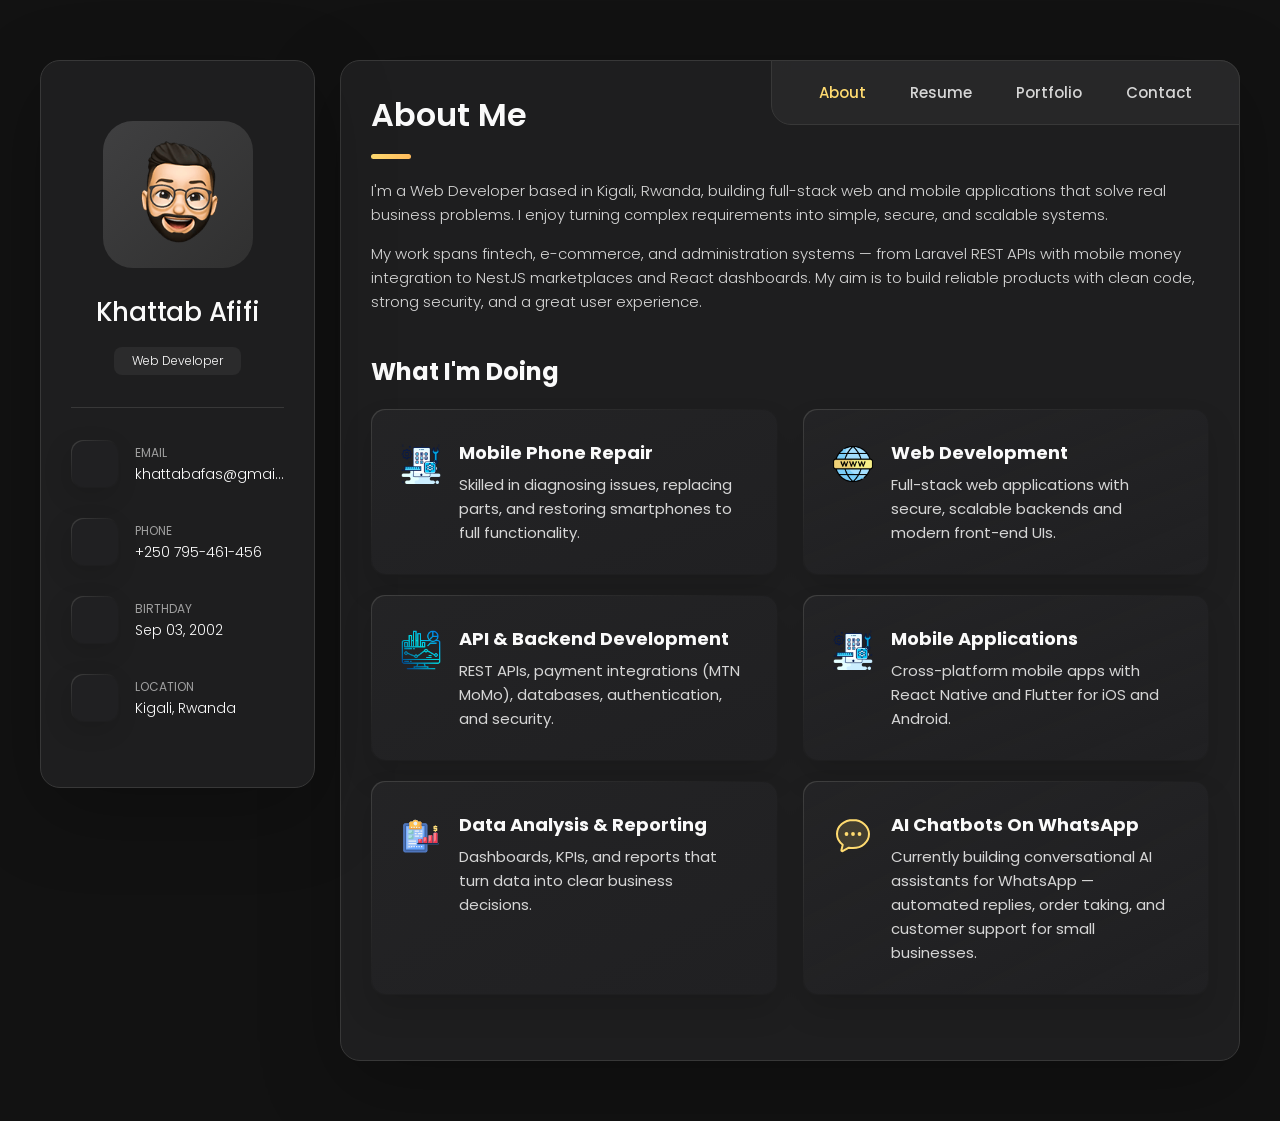
==== commit 07c5baee: "Wire the contact form to deliver to khattabafas@gmail.com The template form posted to "#" with no ha" ====
--- a/index.html
+++ b/index.html
@@ -5,8 +5,7 @@
   <meta charset="UTF-8">
   <meta http-equiv="X-UA-Compatible" content="IE=edge">
   <meta name="viewport" content="width=device-width, initial-scale=1.0">
-  <title>Khattab Afifi — Meroe Systems</title>
-  <meta name="description" content="Meroe Systems is a small software studio building fintech, e-commerce and point-of-sale systems. Founded by Khattab Afifi.">
+  <title>Khattab Afifi - Web Developer Portfolio</title>
 
   <!--
     - favicon
@@ -49,7 +48,7 @@
         <div class="info-content">
           <h1 class="name" title="Khattab Afifi">Khattab Afifi</h1>
 
-          <p class="title">Founder, Meroe Systems</p>
+          <p class="title">Web Developer</p>
         </div>
 
         <button class="info_more-btn" data-sidebar-btn>
@@ -210,21 +209,15 @@
 
                     <section class="about-text">
                         <p>
-                            I'm Khattab Afifi, founder of <strong>Meroe Systems</strong> — a small software studio
-                            building full-stack web and mobile applications that solve real business problems.
-                            Based in Kigali, Rwanda, I turn complex requirements into simple, secure, and
-                            scalable systems.
+                            I'm a Web Developer based in Kigali, Rwanda, building full-stack web and mobile applications
+                            that solve real business problems. I enjoy turning complex requirements into simple, secure,
+                            and scalable systems.
                         </p>
 
                         <p>
-                            The studio works across fintech, e-commerce, and administration systems — from Laravel
-                            REST APIs with mobile money integration to NestJS marketplaces and React dashboards.
-                            The aim is reliable products with clean code, strong security, and a great user
-                            experience.
-                        </p>
-
-                        <p>
-                            Small by design. You work directly with the person building your system.
+                            My work spans fintech, e-commerce, and administration systems — from Laravel REST APIs with
+                            mobile money integration to NestJS marketplaces and React dashboards. My aim is to build
+                            reliable products with clean code, strong security, and a great user experience.
                         </p>
                     </section>
 
@@ -235,7 +228,7 @@
 
                     <section class="service">
 
-                        <h3 class="h3 service-title">What the studio does</h3>
+                        <h3 class="h3 service-title">What i'm doing</h3>
 
                         <ul class="service-list">
 
@@ -519,21 +512,6 @@
 
                             <li class="timeline-item">
 
-                                <h4 class="h4 timeline-item-title">Founder &amp; Lead Engineer — Meroe Systems</h4>
-
-                                <span>2026-08 — Present</span>
-
-                                <p class="timeline-text">
-                                    Independent software studio. Design and delivery of fintech platforms,
-                                    point-of-sale systems, marketplaces and business tools — from API and database
-                                    design through to deployment and support. Recent work includes AMISAM, a
-                                    full-stack fintech platform, and a tablet-first restaurant POS.
-                                </p>
-
-                            </li>
-
-                            <li class="timeline-item">
-
                                 <h4 class="h4 timeline-item-title">IT Officer</h4>
 
                                 <span>2026-01 — Present</span>
@@ -1045,7 +1023,7 @@
 
                         <h3 class="h3 form-title">Contact Form</h3>
 
-                        <form action="#" class="form" data-form>
+                        <form action="https://api.web3forms.com/submit" method="POST" class="form" data-form>
 
                             <div class="input-wrapper">
                                 <input type="text" name="fullname" class="form-input" placeholder="Full name" required data-form-input>
@@ -1054,6 +1032,11 @@
                             </div>
 
                             <textarea name="message" class="form-input" placeholder="Your Message" required data-form-input></textarea>
+
+                            <!-- Left empty by people, filled by bots. Hidden from both sight and screen readers. -->
+                            <input type="checkbox" name="botcheck" class="hidden" style="display: none;" tabindex="-1" autocomplete="off" aria-hidden="true">
+
+                            <p class="form-status" data-form-status role="status" aria-live="polite"></p>
 
                             <button class="form-btn" type="submit" disabled data-form-btn>
                                 <ion-icon name="paper-plane"></ion-icon>
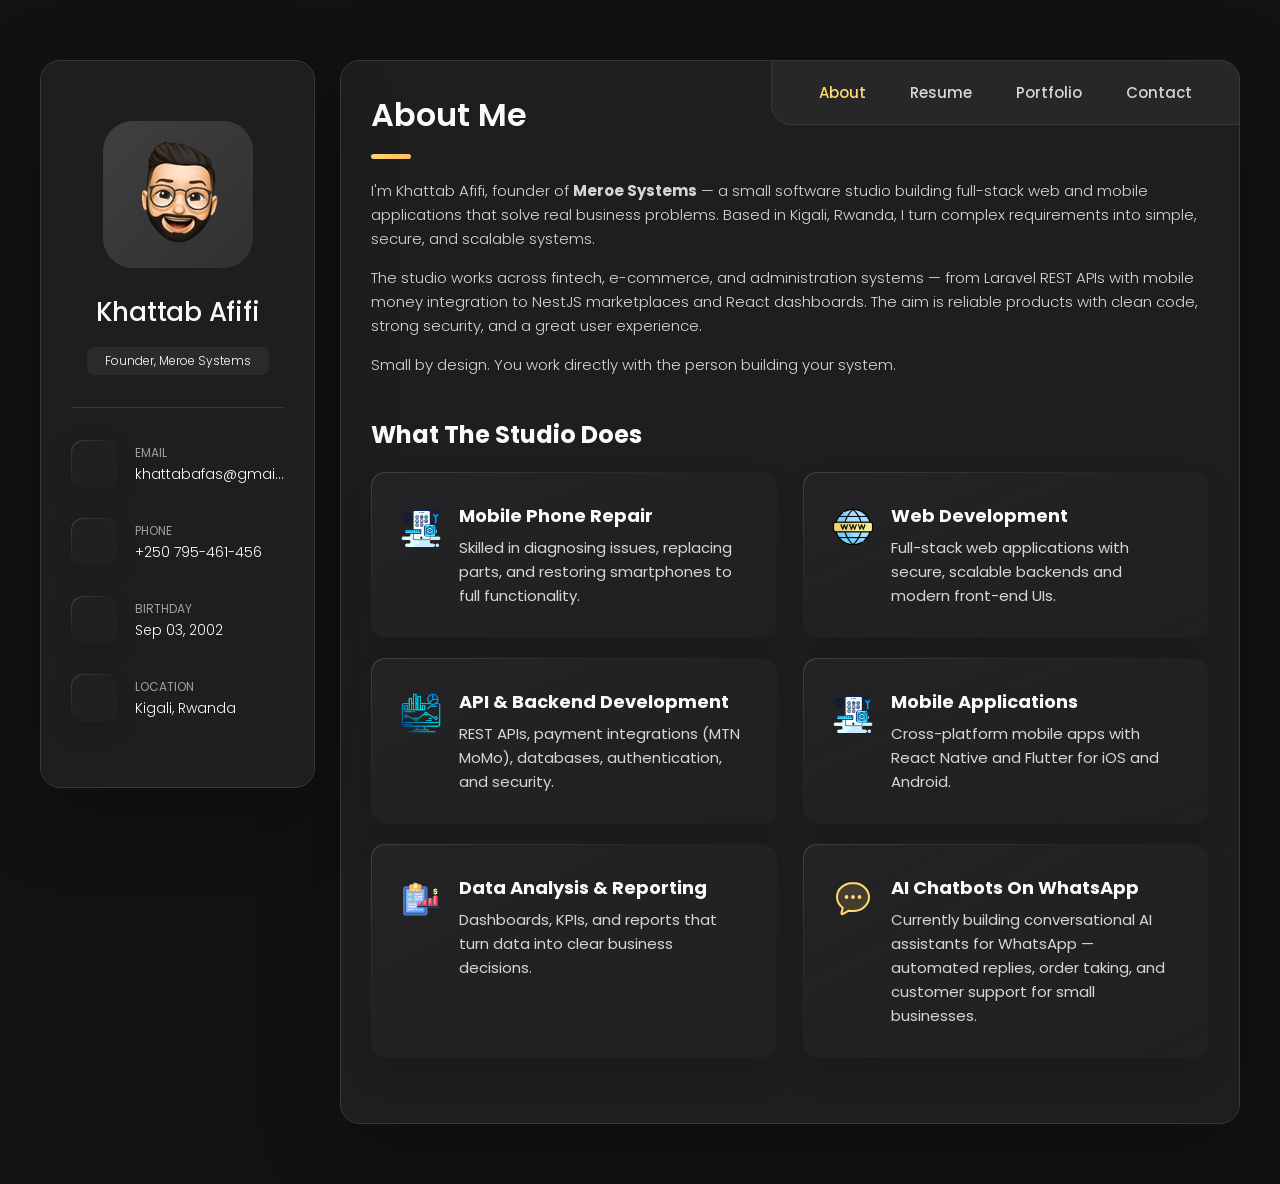
==== commit 8d1c2a42: "Wire the contact form to deliver to khattabafas@gmail.com The template form posted to "#" with no ha" ====
--- a/index.html
+++ b/index.html
@@ -5,7 +5,8 @@
   <meta charset="UTF-8">
   <meta http-equiv="X-UA-Compatible" content="IE=edge">
   <meta name="viewport" content="width=device-width, initial-scale=1.0">
-  <title>Khattab Afifi - Web Developer Portfolio</title>
+  <title>Khattab Afifi — Meroe Systems</title>
+  <meta name="description" content="Meroe Systems is a small software studio building fintech, e-commerce and point-of-sale systems. Founded by Khattab Afifi.">
 
   <!--
     - favicon
@@ -48,7 +49,7 @@
         <div class="info-content">
           <h1 class="name" title="Khattab Afifi">Khattab Afifi</h1>
 
-          <p class="title">Web Developer</p>
+          <p class="title">Founder, Meroe Systems</p>
         </div>
 
         <button class="info_more-btn" data-sidebar-btn>
@@ -209,15 +210,21 @@
 
                     <section class="about-text">
                         <p>
-                            I'm a Web Developer based in Kigali, Rwanda, building full-stack web and mobile applications
-                            that solve real business problems. I enjoy turning complex requirements into simple, secure,
-                            and scalable systems.
+                            I'm Khattab Afifi, founder of <strong>Meroe Systems</strong> — a small software studio
+                            building full-stack web and mobile applications that solve real business problems.
+                            Based in Kigali, Rwanda, I turn complex requirements into simple, secure, and
+                            scalable systems.
                         </p>
 
                         <p>
-                            My work spans fintech, e-commerce, and administration systems — from Laravel REST APIs with
-                            mobile money integration to NestJS marketplaces and React dashboards. My aim is to build
-                            reliable products with clean code, strong security, and a great user experience.
+                            The studio works across fintech, e-commerce, and administration systems — from Laravel
+                            REST APIs with mobile money integration to NestJS marketplaces and React dashboards.
+                            The aim is reliable products with clean code, strong security, and a great user
+                            experience.
+                        </p>
+
+                        <p>
+                            Small by design. You work directly with the person building your system.
                         </p>
                     </section>
 
@@ -228,7 +235,7 @@
 
                     <section class="service">
 
-                        <h3 class="h3 service-title">What i'm doing</h3>
+                        <h3 class="h3 service-title">What the studio does</h3>
 
                         <ul class="service-list">
 
@@ -512,6 +519,21 @@
 
                             <li class="timeline-item">
 
+                                <h4 class="h4 timeline-item-title">Founder &amp; Lead Engineer — Meroe Systems</h4>
+
+                                <span>2026-08 — Present</span>
+
+                                <p class="timeline-text">
+                                    Independent software studio. Design and delivery of fintech platforms,
+                                    point-of-sale systems, marketplaces and business tools — from API and database
+                                    design through to deployment and support. Recent work includes AMISAM, a
+                                    full-stack fintech platform, and a tablet-first restaurant POS.
+                                </p>
+
+                            </li>
+
+                            <li class="timeline-item">
+
                                 <h4 class="h4 timeline-item-title">IT Officer</h4>
 
                                 <span>2026-01 — Present</span>
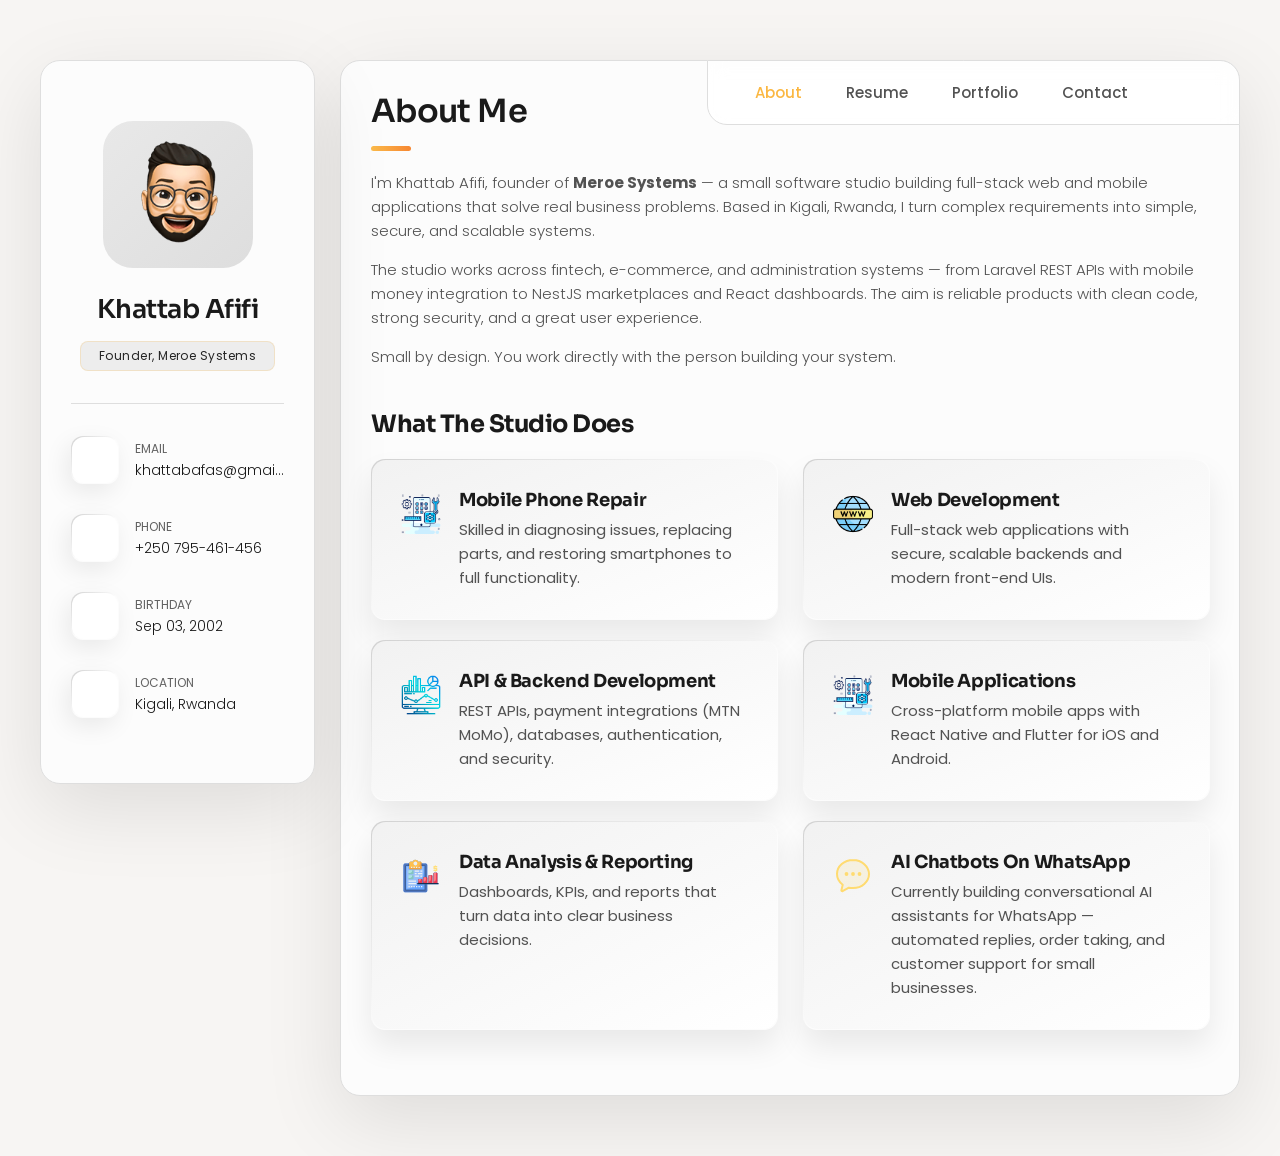
==== commit 92a3b76e: "Polish pass: identity, performance, motion, light mode Visual identity - Amber accent replaces the t" ====
--- a/index.html
+++ b/index.html
@@ -7,10 +7,29 @@
   <meta name="viewport" content="width=device-width, initial-scale=1.0">
   <title>Khattab Afifi — Meroe Systems</title>
   <meta name="description" content="Meroe Systems is a small software studio building fintech, e-commerce and point-of-sale systems. Founded by Khattab Afifi.">
+  <meta name="theme-color" content="#1e1e20">
+  <link rel="canonical" href="https://kh0tt0b.github.io/portfolio/">
+
+  <!--
+    - social sharing (Open Graph / Twitter)
+  -->
+  <meta property="og:type" content="website">
+  <meta property="og:site_name" content="Meroe Systems">
+  <meta property="og:title" content="Khattab Afifi — Meroe Systems">
+  <meta property="og:description" content="A small software studio building fintech, e-commerce and point-of-sale systems. Founded by Khattab Afifi, Kigali.">
+  <meta property="og:url" content="https://kh0tt0b.github.io/portfolio/">
+  <meta property="og:image" content="https://kh0tt0b.github.io/portfolio/assets/images/og-image.png">
+  <meta property="og:image:width" content="1200">
+  <meta property="og:image:height" content="630">
+  <meta name="twitter:card" content="summary_large_image">
+  <meta name="twitter:title" content="Khattab Afifi — Meroe Systems">
+  <meta name="twitter:description" content="A small software studio building fintech, e-commerce and point-of-sale systems.">
+  <meta name="twitter:image" content="https://kh0tt0b.github.io/portfolio/assets/images/og-image.png">
 
   <!--
     - favicon
   -->
+  <link rel="icon" href="./assets/images/favicon.svg" type="image/svg+xml">
   <link rel="shortcut icon" href="./assets/images/logo.ico" type="image/x-icon">
 
   <!--
@@ -23,7 +42,22 @@
   -->
   <link rel="preconnect" href="https://fonts.googleapis.com">
   <link rel="preconnect" href="https://fonts.gstatic.com" crossorigin>
-  <link href="https://fonts.googleapis.com/css2?family=Poppins:wght@300;400;500;600&display=swap" rel="stylesheet">
+  <link href="https://fonts.googleapis.com/css2?family=Poppins:wght@300;400;500;600&family=Sora:wght@500;600;700&display=swap" rel="stylesheet">
+
+  <!--
+    - set the theme before first paint so there is no flash
+  -->
+  <script>
+    (function () {
+      try {
+        var saved = localStorage.getItem("theme");
+        var theme = saved || (matchMedia("(prefers-color-scheme: light)").matches ? "light" : "dark");
+        document.documentElement.setAttribute("data-theme", theme);
+      } catch (e) {
+        document.documentElement.setAttribute("data-theme", "dark");
+      }
+    })();
+  </script>
 </head>
 
 <body>
@@ -190,6 +224,13 @@
                     <button class="navbar-link" data-nav-link>Contact</button>
                 </li>
 
+                <li class="navbar-item navbar-item-theme">
+                    <button class="theme-toggle" data-theme-toggle type="button" aria-label="Switch colour theme" title="Switch colour theme">
+                        <ion-icon name="moon-outline" class="theme-icon-dark"></ion-icon>
+                        <ion-icon name="sunny-outline" class="theme-icon-light"></ion-icon>
+                    </button>
+                </li>
+
             </ul>
 
         </nav>
@@ -406,6 +447,8 @@
 
                             <h4 class="h3 shots-title" data-shots-title>Project Screenshots</h4>
 
+                            <span class="shots-count" data-shots-count aria-hidden="true"></span>
+
                             <a href="#" target="_blank" rel="noopener" class="shots-source" data-shots-source>
                                 <ion-icon name="logo-github"></ion-icon>
                                 <span>View source</span>
@@ -796,7 +839,7 @@
                                             <ion-icon name="eye-outline"></ion-icon>
                                         </div>
 
-                                        <img src="./assets/images/screenshots/sijil-mobile-checkout.png" alt="Sijil offline POS checkout" loading="lazy">
+                                        <img src="./assets/images/screenshots/sijil-mobile-products.webp" alt="Sijil — product management screen" loading="lazy">
                                     </figure>
 
                                     <h3 class="project-title">Sijil</h3>
@@ -814,7 +857,7 @@
                                             <ion-icon name="eye-outline"></ion-icon>
                                         </div>
 
-                                        <img src="./assets/images/screenshots/rwanda-id-mobile-scan.png" alt="Rwanda ID Scanner scan screen" loading="lazy">
+                                        <img src="./assets/images/screenshots/rwanda-id-mobile-scan.webp" alt="Rwanda ID Scanner scan screen" loading="lazy">
                                     </figure>
 
                                     <h3 class="project-title">Rwanda ID Scanner</h3>
--- a/assets/css/style.css
+++ b/assets/css/style.css
@@ -34,24 +34,24 @@
     hsla(240, 2%, 11%, 0) 100%
   ), hsl(240, 2%, 13%);
   --bg-gradient-yellow-1: linear-gradient(
-    to bottom right, 
-    hsl(45, 100%, 71%) 0%, 
-    hsla(36, 100%, 69%, 0) 50%
+    to bottom right,
+    hsl(38, 96%, 62%) 0%,
+    hsla(28, 92%, 58%, 0) 50%
   );
   --bg-gradient-yellow-2: linear-gradient(
-    135deg, 
-    hsla(45, 100%, 71%, 0.251) 0%, 
-    hsla(35, 100%, 68%, 0) 59.86%
+    135deg,
+    hsla(38, 96%, 62%, 0.251) 0%,
+    hsla(26, 92%, 56%, 0) 59.86%
   ), hsl(240, 2%, 13%);
   --border-gradient-onyx: linear-gradient(
-    to bottom right, 
-    hsl(0, 0%, 25%) 0%, 
+    to bottom right,
+    hsl(0, 0%, 25%) 0%,
     hsla(0, 0%, 25%, 0) 50%
   );
   --text-gradient-yellow: linear-gradient(
-    to right, 
-    hsl(45, 100%, 72%), 
-    hsl(35, 100%, 68%)
+    to right,
+    hsl(38, 96%, 64%),
+    hsl(26, 92%, 58%)
   );
 
   /* solid */
@@ -63,8 +63,8 @@
   --smoky-black: hsl(0, 0%, 7%);
   --white-1: hsl(0, 0%, 100%);
   --white-2: hsl(0, 0%, 98%);
-  --orange-yellow-crayola: hsl(45, 100%, 72%);
-  --vegas-gold: hsl(45, 54%, 58%);
+  --orange-yellow-crayola: hsl(38, 96%, 62%);
+  --vegas-gold: hsl(36, 58%, 56%);
   --light-gray: hsl(0, 0%, 84%);
   --light-gray-70: hsla(0, 0%, 84%, 0.7);
   --bittersweet-shimmer: hsl(0, 43%, 51%);
@@ -75,6 +75,7 @@
 
   /* font-family */
   --ff-poppins: 'Poppins', sans-serif;
+  --ff-sora: 'Sora', 'Poppins', sans-serif;
 
   /* font-size */
   --fs-1: 24px;
@@ -109,6 +110,43 @@
   --transition-1: 0.25s ease;
   --transition-2: 0.5s ease-in-out;
 
+}
+
+
+/**
+ * LIGHT THEME
+ * Remaps the palette only. Every surface, border and text colour in the
+ * stylesheet already reads from these tokens, so the whole UI follows.
+ */
+
+:root[data-theme="light"] {
+
+  --bg-gradient-onyx: linear-gradient(to bottom right, hsl(0, 0%, 91%) 3%, hsl(0, 0%, 87%) 97%);
+  --bg-gradient-jet: linear-gradient(to bottom right, hsla(0, 0%, 85%, 0.35) 0%, hsla(0, 0%, 90%, 0) 100%), hsl(0, 0%, 100%);
+  --bg-gradient-yellow-1: linear-gradient(to bottom right, hsl(38, 96%, 60%) 0%, hsla(28, 92%, 58%, 0) 50%);
+  --bg-gradient-yellow-2: linear-gradient(135deg, hsla(38, 96%, 60%, 0.3) 0%, hsla(26, 92%, 56%, 0) 59.86%), hsl(0, 0%, 100%);
+  --border-gradient-onyx: linear-gradient(to bottom right, hsl(0, 0%, 82%) 0%, hsla(0, 0%, 82%, 0) 50%);
+
+  --jet: hsl(0, 0%, 87%);
+  --onyx: hsl(0, 0%, 93%);
+  --eerie-black-1: hsl(0, 0%, 100%);
+  --eerie-black-2: hsl(0, 0%, 99%);
+  --smoky-black: hsl(40, 20%, 96%);
+  --white-1: hsl(0, 0%, 14%);
+  --white-2: hsl(0, 0%, 10%);
+  --light-gray: hsl(0, 0%, 32%);
+  --light-gray-70: hsla(0, 0%, 28%, 0.85);
+  --vegas-gold: hsl(34, 62%, 46%);
+
+  --shadow-1: -4px 8px 24px hsla(0, 0%, 0%, 0.08);
+  --shadow-2: 0 16px 30px hsla(0, 0%, 0%, 0.08);
+  --shadow-3: 0 16px 40px hsla(0, 0%, 0%, 0.1);
+  --shadow-4: 0 25px 50px hsla(0, 0%, 0%, 0.08);
+  --shadow-5: 0 24px 80px hsla(0, 0%, 0%, 0.1);
+}
+
+:root[data-theme="light"] .navbar {
+  background: hsla(0, 0%, 100%, 0.8);
 }
 
 
@@ -216,8 +254,31 @@
 }
 
 @keyframes fade {
-  0% { opacity: 0; }
-  100% { opacity: 1; }
+  0% { opacity: 0; transform: translateY(14px); }
+  100% { opacity: 1; transform: translateY(0); }
+}
+
+/* scroll reveal — items start hidden, .in-view is added by the observer */
+.reveal {
+  opacity: 0;
+  transform: translateY(20px);
+  transition: opacity 0.6s ease, transform 0.6s ease;
+  transition-delay: var(--reveal-delay, 0s);
+  will-change: opacity, transform;
+}
+
+.reveal.in-view {
+  opacity: 1;
+  transform: none;
+}
+
+@media (prefers-reduced-motion: reduce) {
+  article.active { animation: none; }
+  .reveal, .reveal.in-view {
+    opacity: 1;
+    transform: none;
+    transition: none;
+  }
 }
 
 .h2,
@@ -226,6 +287,8 @@
 .h5 {
   color: var(--white-2);
   text-transform: capitalize;
+  font-family: var(--ff-sora);
+  letter-spacing: -0.02em;
 }
 
 .h2 { font-size: var(--fs-1); }
@@ -338,9 +401,10 @@
 
 .info-content .name {
   color: var(--white-2);
+  font-family: var(--ff-sora);
   font-size: var(--fs-3);
-  font-weight: var(--fw-500);
-  letter-spacing: -0.25px;
+  font-weight: var(--fw-600);
+  letter-spacing: -0.5px;
   margin-bottom: 10px;
 }
 
@@ -348,10 +412,12 @@
   color: var(--white-1);
   background: var(--onyx);
   font-size: var(--fs-8);
-  font-weight: var(--fw-300);
+  font-weight: var(--fw-400);
+  letter-spacing: 0.04em;
   width: max-content;
-  padding: 3px 12px;
+  padding: 4px 13px;
   border-radius: 8px;
+  border: 1px solid hsla(38, 96%, 62%, 0.22);
 }
 
 .info_more-btn {
@@ -486,6 +552,28 @@
 .navbar-link:focus { color: var(--light-gray-70); }
 
 .navbar-link.active { color: var(--orange-yellow-crayola); }
+
+.theme-toggle {
+  display: flex;
+  align-items: center;
+  justify-content: center;
+  width: 34px;
+  height: 34px;
+  color: var(--light-gray);
+  font-size: 18px;
+  border-radius: 50%;
+  transition: color var(--transition-1), background var(--transition-1);
+}
+
+.theme-toggle:hover {
+  color: var(--orange-yellow-crayola);
+  background: var(--jet);
+}
+
+.theme-toggle ion-icon { --ionicon-stroke-width: 40px; }
+
+:root:not([data-theme="light"]) .theme-icon-light { display: none; }
+:root[data-theme="light"] .theme-icon-dark { display: none; }
 
 
 
@@ -759,6 +847,14 @@
 
 .shots-title { color: var(--white-2); }
 
+.shots-count {
+  margin-right: auto;
+  font-size: var(--fs-7);
+  font-variant-numeric: tabular-nums;
+  color: var(--light-gray-70);
+  letter-spacing: 0.02em;
+}
+
 .shots-source {
   display: inline-flex;
   align-items: center;
@@ -1113,6 +1209,17 @@
   border-radius: 16px;
   overflow: hidden;
   margin-bottom: 15px;
+  background: var(--eerie-black-1);
+}
+
+/* keep the top of tall screenshots (headers, nav) in frame instead of the middle */
+.project-img::after {
+  content: "";
+  position: absolute;
+  inset: 0;
+  z-index: 1;
+  pointer-events: none;
+  background: linear-gradient(to top, hsla(0, 0%, 7%, 0.55), transparent 42%);
 }
 
 .project-img::before {
@@ -1157,6 +1264,7 @@
   width: 100%;
   height: 100%;
   object-fit: cover;
+  object-position: top center;
   transition: var(--transition-1);
 }
 
@@ -1167,8 +1275,10 @@
 
 .project-title {
   color: var(--white-2);
+  font-family: var(--ff-sora);
   font-size: var(--fs-5);
-  font-weight: var(--fw-400);
+  font-weight: var(--fw-500);
+  letter-spacing: -0.01em;
   text-transform: capitalize;
   line-height: 1.3;
 }
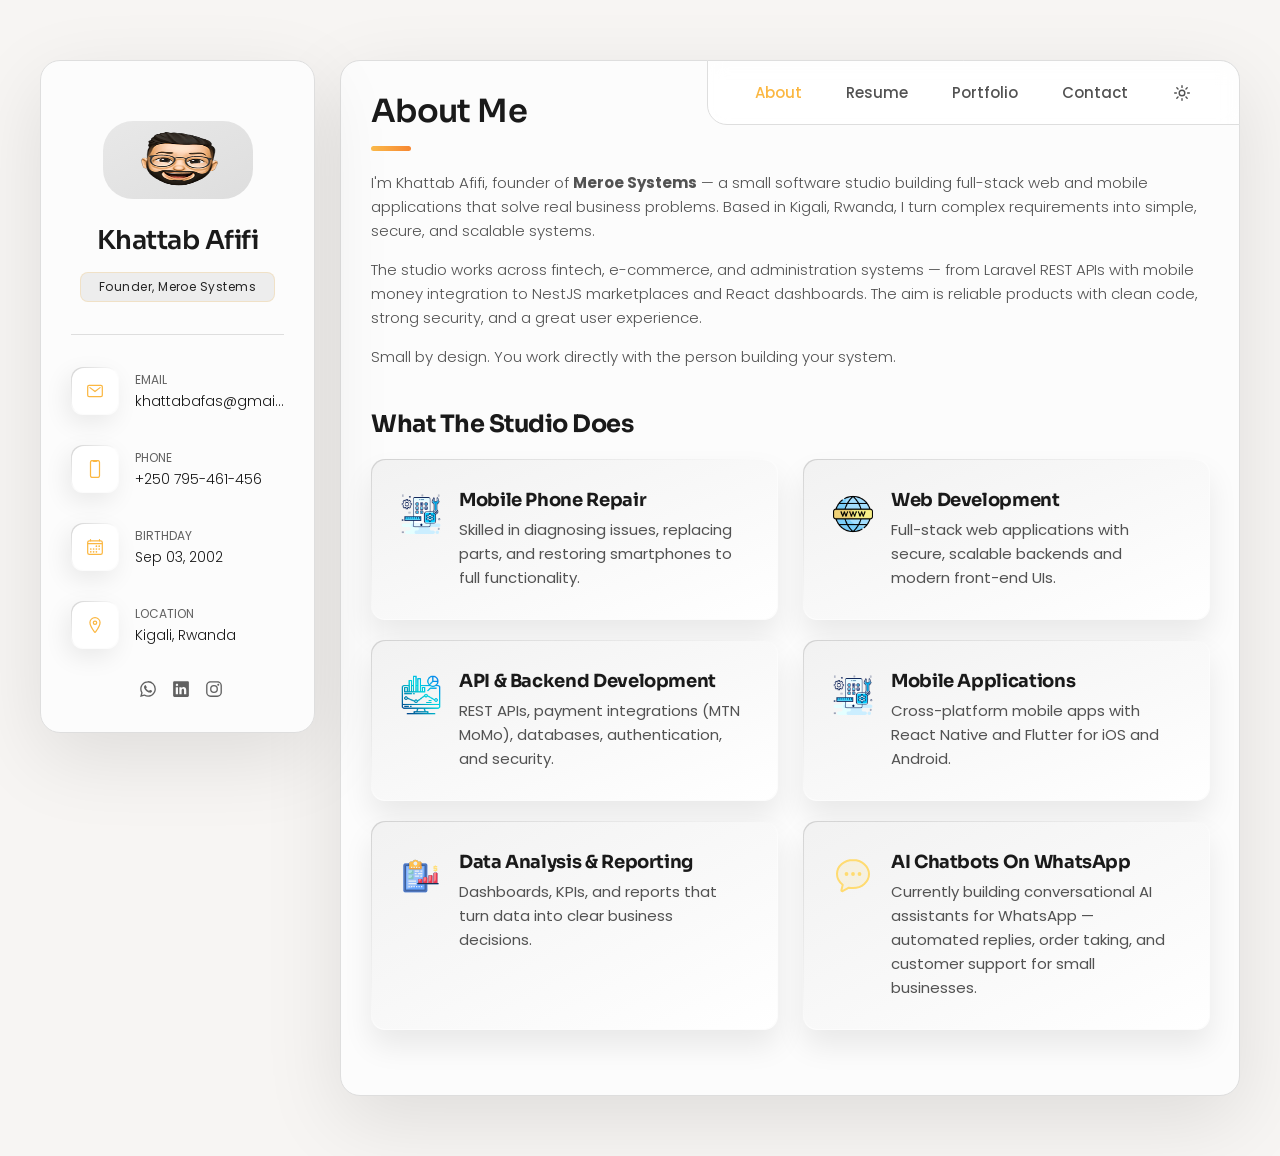
==== commit 803616a8: "Case studies, self-hosted icons, SEO, a11y, PWA, CV, 404 Project case studies - each gallery gains a" ====
--- a/index.html
+++ b/index.html
@@ -27,10 +27,12 @@
   <meta name="twitter:image" content="https://kh0tt0b.github.io/portfolio/assets/images/og-image.png">
 
   <!--
-    - favicon
+    - favicon / pwa
   -->
   <link rel="icon" href="./assets/images/favicon.svg" type="image/svg+xml">
   <link rel="shortcut icon" href="./assets/images/logo.ico" type="image/x-icon">
+  <link rel="apple-touch-icon" href="./assets/images/apple-touch-icon.png">
+  <link rel="manifest" href="./manifest.webmanifest">
 
   <!--
     - custom css link
@@ -58,9 +60,42 @@
       }
     })();
   </script>
+
+  <!--
+    - structured data
+  -->
+  <script type="application/ld+json">
+  {
+    "@context": "https://schema.org",
+    "@type": "Person",
+    "name": "Khattab Afifi",
+    "url": "https://kh0tt0b.github.io/portfolio/",
+    "image": "https://kh0tt0b.github.io/portfolio/assets/images/og-image.png",
+    "jobTitle": "Founder & Lead Engineer",
+    "worksFor": {
+      "@type": "Organization",
+      "name": "Meroe Systems",
+      "description": "A small software studio building fintech, e-commerce and point-of-sale systems."
+    },
+    "address": {
+      "@type": "PostalAddress",
+      "addressLocality": "Kigali",
+      "addressCountry": "RW"
+    },
+    "email": "mailto:khattabafas@gmail.com",
+    "knowsAbout": ["Full-stack development", "Fintech", "Point-of-sale systems", "Flutter", "Laravel", "NestJS", "Node.js", "Mobile money integration"],
+    "sameAs": [
+      "https://github.com/kh0tt0b",
+      "https://www.linkedin.com/in/khattab-mohamed-8b2550388/",
+      "https://www.instagram.com/khat_afifi/"
+    ]
+  }
+  </script>
 </head>
 
 <body>
+
+  <a class="skip-link" href="#main-content">Skip to content</a>
 
   <!--
     - #MAIN
@@ -77,7 +112,7 @@
       <div class="sidebar-info">
 
         <figure class="avatar-box">
-          <img src="./assets/images/my-avatar.png" alt="Khattab Afifi" width="80">
+          <img src="./assets/images/my-avatar.png" alt="Khattab Afifi" width="80" height="78" fetchpriority="high">
         </figure>
 
         <div class="info-content">
@@ -194,7 +229,7 @@
       - #main-content
     -->
 
-    <div class="main-content">
+    <div class="main-content" id="main-content">
 
         <!--
       - #NAVBAR
@@ -205,7 +240,7 @@
             <ul class="navbar-list">
 
                 <li class="navbar-item">
-                    <button class="navbar-link  active" data-nav-link>About</button>
+                    <button class="navbar-link  active" data-nav-link aria-current="page">About</button>
                 </li>
 
                 <li class="navbar-item">
@@ -475,6 +510,11 @@
 
                         <div class="shots-thumbs" data-shots-thumbs></div>
 
+                        <div class="shots-about" data-shots-about hidden>
+                            <p class="shots-blurb" data-shots-blurb></p>
+                            <ul class="shots-stack" data-shots-stack></ul>
+                        </div>
+
                     </section>
 
                 </div>
@@ -491,6 +531,11 @@
                     <header>
                         <h2 class="h2 article-title">Resume</h2>
                     </header>
+
+                    <a class="cv-download" href="./assets/khattab-afifi-cv.pdf" download>
+                        <ion-icon name="download-outline"></ion-icon>
+                        <span>Download CV (PDF)</span>
+                    </a>
 
                     <section class="timeline">
 
@@ -839,7 +884,7 @@
                                             <ion-icon name="eye-outline"></ion-icon>
                                         </div>
 
-                                        <img src="./assets/images/screenshots/sijil-mobile-products.webp" alt="Sijil — product management screen" loading="lazy">
+                                        <img src="./assets/images/screenshots/sijil-mobile-products.webp" alt="Sijil — product management screen" width="720" height="1600" loading="lazy">
                                     </figure>
 
                                     <h3 class="project-title">Sijil</h3>
@@ -857,7 +902,7 @@
                                             <ion-icon name="eye-outline"></ion-icon>
                                         </div>
 
-                                        <img src="./assets/images/screenshots/rwanda-id-mobile-scan.webp" alt="Rwanda ID Scanner scan screen" loading="lazy">
+                                        <img src="./assets/images/screenshots/rwanda-id-mobile-scan.webp" alt="Rwanda ID Scanner scan screen" width="720" height="1600" loading="lazy">
                                     </figure>
 
                                     <h3 class="project-title">Rwanda ID Scanner</h3>
@@ -1131,8 +1176,8 @@
   <!--
     - ionicon link
   -->
-  <script type="module" src="https://unpkg.com/ionicons@5.5.2/dist/ionicons/ionicons.esm.js"></script>
-  <script nomodule src="https://unpkg.com/ionicons@5.5.2/dist/ionicons/ionicons.js"></script>
+  <script type="module" src="./assets/vendor/ionicons/ionicons.esm.js"></script>
+  <script nomodule src="./assets/vendor/ionicons/ionicons.js"></script>
 
 </body>
 
--- a/assets/css/style.css
+++ b/assets/css/style.css
@@ -191,6 +191,32 @@
 
 :focus { outline-color: var(--orange-yellow-crayola); }
 
+/* only draw a ring for keyboard users, and make it clearly visible */
+:focus-visible {
+  outline: 2px solid var(--orange-yellow-crayola);
+  outline-offset: 2px;
+  border-radius: 4px;
+}
+
+:focus:not(:focus-visible) { outline: none; }
+
+.skip-link {
+  position: fixed;
+  top: 10px;
+  left: 10px;
+  z-index: 10;
+  padding: 10px 16px;
+  background: var(--orange-yellow-crayola);
+  color: var(--smoky-black);
+  font-size: var(--fs-7);
+  font-weight: var(--fw-500);
+  border-radius: 8px;
+  transform: translateY(-160%);
+  transition: transform var(--transition-1);
+}
+
+.skip-link:focus { transform: translateY(0); }
+
 html { font-family: var(--ff-poppins); }
 
 body { background: var(--smoky-black); }
@@ -827,7 +853,36 @@
   opacity: 0;
   transition: var(--transition-1);
   z-index: 2;
-  overflow: hidden;
+  overflow-y: auto;
+  overscroll-behavior: contain;
+}
+
+.shots-about {
+  margin-top: 14px;
+  padding-top: 14px;
+  border-top: 1px solid var(--jet);
+}
+
+.shots-blurb {
+  color: var(--light-gray);
+  font-size: var(--fs-6);
+  line-height: 1.7;
+}
+
+.shots-stack {
+  display: flex;
+  flex-wrap: wrap;
+  gap: 8px;
+  margin-top: 12px;
+}
+
+.shots-stack li {
+  font-size: var(--fs-8);
+  letter-spacing: 0.02em;
+  color: var(--light-gray-70);
+  background: var(--jet);
+  padding: 4px 10px;
+  border-radius: 6px;
 }
 
 .modal-container.active .shots-modal {
@@ -1017,8 +1072,30 @@
 
 
 /**
- * education and experience 
+ * education and experience
  */
+
+.cv-download {
+  display: inline-flex;
+  align-items: center;
+  gap: 8px;
+  margin-bottom: 26px;
+  padding: 10px 18px;
+  font-size: var(--fs-6);
+  color: var(--orange-yellow-crayola);
+  background: var(--border-gradient-onyx);
+  border: 1px solid var(--jet);
+  border-radius: 10px;
+  transition: var(--transition-1);
+}
+
+.cv-download:hover {
+  background: var(--bg-gradient-yellow-1);
+  color: var(--smoky-black);
+  border-color: transparent;
+}
+
+.cv-download ion-icon { font-size: 17px; }
 
 .timeline { margin-bottom: 30px; }
 
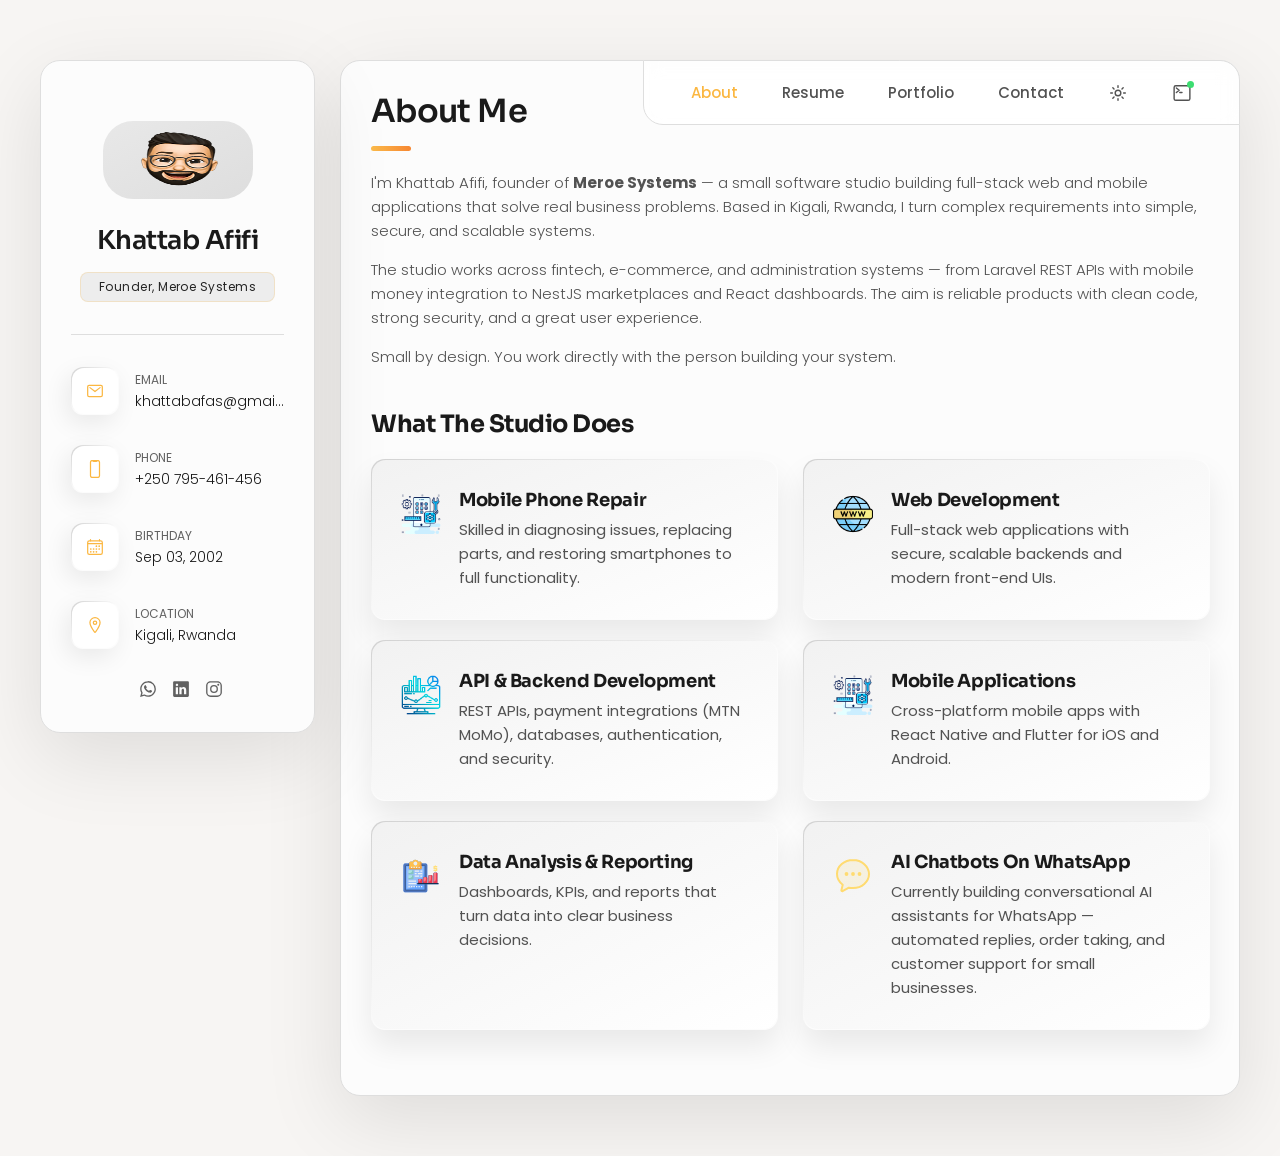
==== commit 03de7d5a: "Add an interactive terminal Easter egg to the navbar A terminal icon with a pulsing status dot sits " ====
--- a/index.html
+++ b/index.html
@@ -266,6 +266,13 @@
                     </button>
                 </li>
 
+                <li class="navbar-item navbar-item-terminal">
+                    <button class="terminal-toggle" data-terminal-toggle type="button" aria-label="Open interactive terminal" title="Open terminal">
+                        <ion-icon name="terminal-outline"></ion-icon>
+                        <span class="terminal-toggle-dot" aria-hidden="true"></span>
+                    </button>
+                </li>
+
             </ul>
 
         </nav>
@@ -521,6 +528,39 @@
 
 
 
+                <!--
+      - #TERMINAL
+    -->
+
+                <div class="modal-container" data-terminal-modal>
+
+                    <div class="overlay" data-terminal-overlay></div>
+
+                    <section class="terminal-window" role="dialog" aria-label="Interactive terminal" aria-modal="true">
+
+                        <div class="terminal-titlebar">
+                            <span class="terminal-dot terminal-dot-red"></span>
+                            <span class="terminal-dot terminal-dot-yellow"></span>
+                            <span class="terminal-dot terminal-dot-green"></span>
+                            <span class="terminal-titlebar-label">khattab@meroe:~</span>
+                            <button class="terminal-close" data-terminal-close aria-label="Close terminal">
+                                <ion-icon name="close-outline"></ion-icon>
+                            </button>
+                        </div>
+
+                        <div class="terminal-body" data-terminal-body tabindex="-1"></div>
+
+                        <div class="terminal-input-row">
+                            <span class="terminal-prompt">khattab@meroe:~$</span>
+                            <input class="terminal-input" data-terminal-input type="text" autocomplete="off" autocapitalize="off" spellcheck="false" aria-label="Terminal command input">
+                        </div>
+
+                    </section>
+
+                </div>
+
+
+
 
                 <!--
       - #RESUME
@@ -646,7 +686,7 @@
 
                             <li class="timeline-item">
 
-                                <h4 class="h4 timeline-item-title">Assistant Registrar Genral</h4>
+                                <h4 class="h4 timeline-item-title">Assistant Registrar General</h4>
 
                                 <span>2025-05 — 2026-01</span>
 
--- a/assets/css/style.css
+++ b/assets/css/style.css
@@ -890,6 +890,163 @@
   opacity: 1;
 }
 
+
+
+/*-----------------------------------*\
+  #TERMINAL
+\*-----------------------------------*/
+
+.terminal-toggle {
+  position: relative;
+  display: flex;
+  align-items: center;
+  justify-content: center;
+  width: 34px;
+  height: 34px;
+  color: var(--light-gray);
+  font-size: 18px;
+  border-radius: 50%;
+  transition: color var(--transition-1), background var(--transition-1), transform var(--transition-1);
+}
+
+.terminal-toggle:hover {
+  color: var(--orange-yellow-crayola);
+  background: var(--jet);
+  transform: translateY(-1px);
+}
+
+.terminal-toggle ion-icon { --ionicon-stroke-width: 40px; }
+
+.terminal-toggle-dot {
+  position: absolute;
+  top: 5px;
+  right: 5px;
+  width: 7px;
+  height: 7px;
+  border-radius: 50%;
+  background: hsl(140, 70%, 55%);
+  box-shadow: 0 0 0 0 hsla(140, 70%, 55%, 0.6);
+  animation: terminal-pulse 2.2s ease-out infinite;
+}
+
+@keyframes terminal-pulse {
+  0% { box-shadow: 0 0 0 0 hsla(140, 70%, 55%, 0.55); }
+  70% { box-shadow: 0 0 0 6px hsla(140, 70%, 55%, 0); }
+  100% { box-shadow: 0 0 0 0 hsla(140, 70%, 55%, 0); }
+}
+
+.terminal-window {
+  --term-green: hsl(140, 70%, 60%);
+  position: relative;
+  width: min(680px, 100%);
+  max-height: 88vh;
+  margin: 15px 12px;
+  background: hsl(220, 20%, 7%);
+  border: 1px solid hsl(220, 14%, 18%);
+  border-radius: 12px;
+  box-shadow: var(--shadow-5), 0 0 60px hsla(38, 96%, 62%, 0.06);
+  transform: scale(1.08);
+  opacity: 0;
+  transition: var(--transition-1);
+  z-index: 2;
+  overflow: hidden;
+  display: flex;
+  flex-direction: column;
+}
+
+.modal-container.active .terminal-window {
+  transform: scale(1);
+  opacity: 1;
+}
+
+.terminal-titlebar {
+  display: flex;
+  align-items: center;
+  gap: 7px;
+  padding: 11px 12px;
+  background: hsl(220, 16%, 11%);
+  border-bottom: 1px solid hsl(220, 14%, 18%);
+  flex-shrink: 0;
+}
+
+.terminal-dot { width: 11px; height: 11px; border-radius: 50%; }
+.terminal-dot-red { background: hsl(6, 78%, 58%); }
+.terminal-dot-yellow { background: hsl(42, 90%, 58%); }
+.terminal-dot-green { background: hsl(140, 55%, 50%); }
+
+.terminal-titlebar-label {
+  margin-left: 6px;
+  font-family: 'JetBrains Mono', ui-monospace, SFMono-Regular, Menlo, Consolas, monospace;
+  font-size: var(--fs-8);
+  color: hsla(0, 0%, 100%, 0.45);
+}
+
+.terminal-close {
+  margin-left: auto;
+  display: flex;
+  color: hsla(0, 0%, 100%, 0.45);
+  transition: color var(--transition-1);
+}
+
+.terminal-close:hover { color: hsl(6, 78%, 62%); }
+
+.terminal-body {
+  padding: 16px 16px 6px;
+  height: min(46vh, 380px);
+  overflow-y: auto;
+  font-family: 'JetBrains Mono', ui-monospace, SFMono-Regular, Menlo, Consolas, monospace;
+  font-size: 13px;
+  line-height: 1.7;
+  color: hsla(0, 0%, 100%, 0.85);
+}
+
+.term-line {
+  white-space: pre-wrap;
+  word-break: break-word;
+  opacity: 0;
+  animation: term-line-in 0.25s ease forwards;
+}
+
+@keyframes term-line-in {
+  from { opacity: 0; transform: translateY(2px); }
+  to { opacity: 1; transform: translateY(0); }
+}
+
+.term-line-cmd { color: hsl(0, 0%, 100%); }
+.term-line-cmd::before { content: "khattab@meroe:~$ "; color: var(--term-green); }
+.term-line-out { color: hsla(0, 0%, 100%, 0.72); }
+.term-line-accent { color: hsl(38, 96%, 66%); }
+.term-line-err { color: hsl(6, 78%, 66%); }
+.term-line-dim { color: hsla(0, 0%, 100%, 0.4); }
+
+.terminal-input-row {
+  display: flex;
+  align-items: center;
+  gap: 8px;
+  padding: 10px 16px 14px;
+  font-family: 'JetBrains Mono', ui-monospace, SFMono-Regular, Menlo, Consolas, monospace;
+  font-size: 13px;
+  flex-shrink: 0;
+}
+
+.terminal-prompt { color: var(--term-green); white-space: nowrap; }
+
+.terminal-input {
+  flex: 1;
+  background: none;
+  border: none;
+  color: hsl(0, 0%, 100%);
+  caret-color: hsl(38, 96%, 62%);
+  font: inherit;
+}
+
+.terminal-input:focus { outline: none; }
+
+@media (max-width: 500px) {
+  .terminal-body { height: min(50vh, 320px); font-size: 12.5px; }
+  .terminal-titlebar-label { display: none; }
+}
+
 .shots-header {
   display: flex;
   justify-content: space-between;
